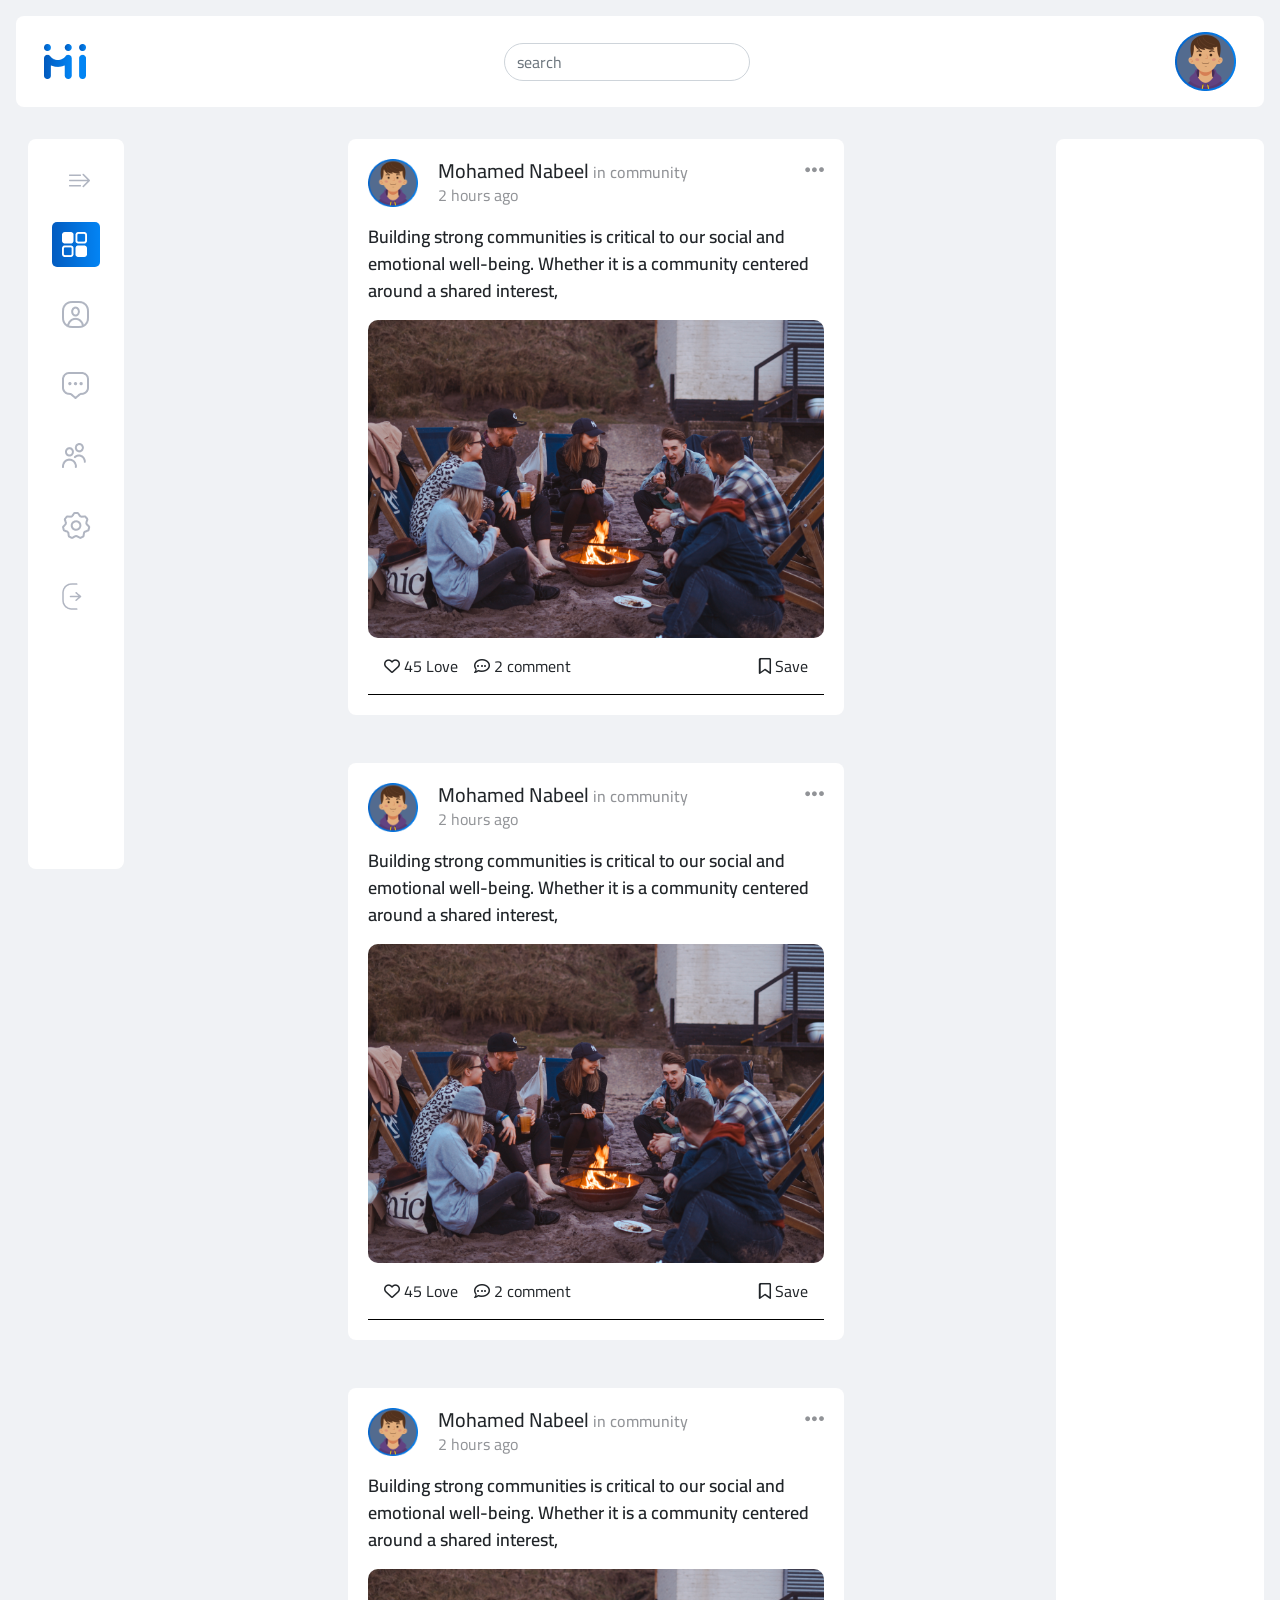
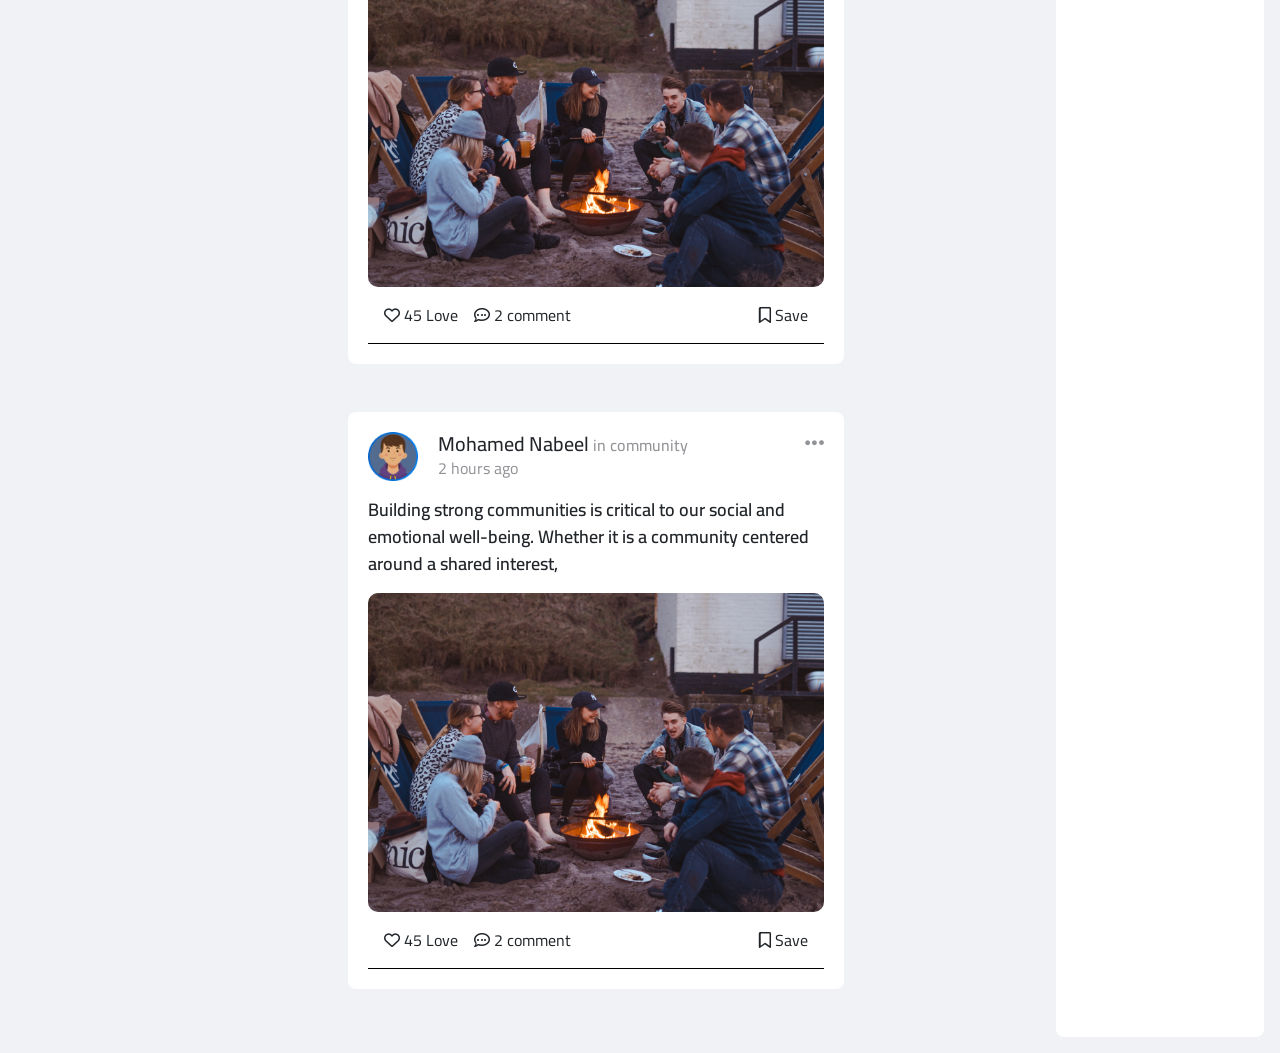
==== home.html @ a4bcb53d "Start" ====
<!DOCTYPE html>
<html lang="en">

<head>
    <meta charset="UTF-8">
    <meta http-equiv="X-UA-Compatible" content="IE=edge">
    <meta name="viewport" content="width=device-width, initial-scale=1.0">
    <link rel="stylesheet" href="./assets/css/bootstrap.min.css">
    <link rel="stylesheet" href="https://cdnjs.cloudflare.com/ajax/libs/font-awesome/6.4.0/css/all.min.css"
        integrity="sha512-iecdLmaskl7CVkqkXNQ/ZH/XLlvWZOJyj7Yy7tcenmpD1ypASozpmT/E0iPtmFIB46ZmdtAc9eNBvH0H/ZpiBw=="
        crossorigin="anonymous" referrerpolicy="no-referrer" />
    <link rel="stylesheet" href="./assets/css/style.css">
    <title>MI Community</title>
</head>

<body>

    <nav class="navbar bg-white m-3 rounded-3 p-3 align-items-center">
        <div class="container-fluid">
            <div class="nav-brand">
                <img src="./assets/img/HI LOGO 1.png" alt="Logo mi community">
            </div>
            <div class="search">
                <input type="search" class="form-control rounded-pill" id="SearchNav" placeholder="search">
            </div>
            <div class="profile-info d-flex gap-2 align-items-center">
                <ul>
                    <li></li>
                </ul>
                <div class="profileIMG">
                    <img src="./assets/img/Group 2984.png" alt="profile photo">
                </div>
            </div>
        </div>
    </nav>

    <section class="home p-3">
        <div class="container-fluid">
            <div class="row justify-content-between">

                <div class="col-md-3 special">
                    <div class="leftSide bg-white  p-4 rounded-3">
                        <div class="head mb-4">
                            <h3>Hi Community</h3>
                            <img src="./assets/img/arrow-right-svgrepo-com 1.png" alt="menu icon">
                        </div>
                        <ul class="d-flex flex-column gap-4">
                            <li><a class="leftSideOption active" href="#"><img src="./assets/img/Vector.png" alt="">
                                    <span>Home</span></a></li>
                            <li><a href="#" class="leftSideOption"><img src="./assets/img/Icon.png"
                                        alt=""><span>Profile</span></a></li>
                            <li><a href="#" class="leftSideOption"><img src="./assets/img/chat.png"
                                        alt=""><span>Chat</span></a></li>
                            <li><a href="#" class="leftSideOption"><img src="./assets/img/community.png"
                                        alt=""><span>Community</span></a>
                            </li>
                            <li><a href="#" class="leftSideOption"><img src="./assets/img/setting.png"
                                        alt="">Setting</a></li>
                            <li><a href="#" class="leftSideOption"><img src="./assets/img/logOut.png" alt=""></a></li>
                        </ul>
                    </div>
                </div>
                <div class="col-md-5">
                    <div class="posts_wrapper">
                        <div class="post bg-white rounded-3 mb-5">
                            <div class="headPost d-flex justify-content-between">
                                <div class="info d-flex">
                                    <div class="img"><img src="./assets/img/Group 2984.png" alt="" class="img-fluid">
                                    </div>
                                    <div class="details">
                                        <h2>Mohamed Nabeel <span>in community</span></h2>
                                        <p>2 hours ago</p>
                                    </div>
                                </div>

                                <div class="options">
                                    <i class="fa-solid fa-ellipsis" id="PostOptionBTN"></i>
                                    <div class="menu" id="postOptionMenu">
                                        <ul class="d-flex flex-column gap-1">
                                            <li><button>Edit Post</button></li>
                                            <li><button>Delete Post</button></li>
                                        </ul>
                                    </div>
                                </div>
                            </div>
                            <div class="captionPost">
                                <p>Building strong communities is critical to our social and emotional well-being.
                                    Whether it is a community centered around a shared interest,</p>
                            </div>
                            <div class="mediaPost">
                                <img src="./assets/img/MediaPost.png" alt="" class="img-fluid">
                            </div>
                            <div class="actionPost m-3 d-flex justify-content-between">
                                <div class="reaction">
                                    <ul class=" d-flex gap-3">
                                        <li class="love" id="lovePostParent"><i id="lovePost"
                                                class="fa-regular fa-heart"></i>
                                            <span>45</span> Love
                                        </li>
                                        <li class="comment" id="commentPostParent"><i
                                                class="fa-regular fa-comment-dots"></i> <span>2</span>
                                            comment</li>
                                    </ul>
                                </div>
                                <div class="save" id="savePostParent"><i id="savePost"
                                        class="fa-regular fa-bookmark"></i> Save</div>
                            </div>
                            <div class="commentSection" id="commentSection">
                                <div class="commentSort">
                                    <select name="sort_Comment" id="">
                                        <option value="AllComment">All Comments</option>
                                        <option value="MostRecent">Most Recent</option>
                                    </select>
                                </div>
                                <div class="commentPost_wrapper my-2">
                                    <div class="comment">
                                        <div class="commentDetails d-flex gap-3">
                                            <div class="commentIMG">
                                                <img src="./assets/img/Group 2984.png" alt="" class="img-fluid">
                                            </div>
                                            <div class="commentInfo">
                                                <h3 class="m-0">Fatima mahmoud</h3>
                                                <p>Hello my friends in this wonderful community. it was a very wonderful
                                                    day. ihope to repeat it again</p>
                                            </div>
                                        </div>
                                        <div class="commentReaction">
                                            <ul class=" d-flex gap-3">
                                                <li class="love" id="loveCommentParent"><i id="lovePost"
                                                        class="fa-regular fa-heart"></i>
                                                    <span>5</span> Love
                                                </li>
                                                <li class="reply" id="replyCommentParent"><i
                                                        class="fa-regular fa-comment-dots"></i> <span>2</span>
                                                    reply</li>
                                            </ul>
                                        </div>
                                    </div>

                                </div>
                                <div class="form d-flex align-items-center gap-3">
                                    <div class="img"><img src="./assets/img/Group 2984.png" alt="" class="img-fluid">
                                    </div>
                                    <div class="addComment flex-grow-1 d-flex align-items-center">
                                        <input type="text" class="flex-grow-1" placeholder="What's in your mind?">
                                        <div class="actions d-flex gap-2">
                                            <i class="fa-regular fa-image"></i>
                                            <i class="fa-solid fa-camera"></i>
                                            <i class="fa-solid fa-paperclip"></i>
                                            <i class="fa-regular fa-face-grin"></i>
                                            <button><i class="fa-regular fa-paper-plane"></i></button>
                                        </div>
                                    </div>
                                </div>
                            </div>

                        </div>
                        <div class="post bg-white rounded-3 mb-5">
                            <div class="headPost d-flex justify-content-between">
                                <div class="info d-flex">
                                    <div class="img"><img src="./assets/img/Group 2984.png" alt="" class="img-fluid">
                                    </div>
                                    <div class="details">
                                        <h2>Mohamed Nabeel <span>in community</span></h2>
                                        <p>2 hours ago</p>
                                    </div>
                                </div>

                                <div class="options">
                                    <i class="fa-solid fa-ellipsis" id="PostOptionBTN"></i>
                                    <div class="menu" id="postOptionMenu">
                                        <ul class="d-flex flex-column gap-1">
                                            <li><button>Edit Post</button></li>
                                            <li><button>Delete Post</button></li>
                                        </ul>
                                    </div>
                                </div>
                            </div>
                            <div class="captionPost">
                                <p>Building strong communities is critical to our social and emotional well-being.
                                    Whether it is a community centered around a shared interest,</p>
                            </div>
                            <div class="mediaPost">
                                <img src="./assets/img/MediaPost.png" alt="" class="img-fluid">
                            </div>
                            <div class="actionPost m-3 d-flex justify-content-between">
                                <div class="reaction">
                                    <ul class=" d-flex gap-3">
                                        <li class="love" id="lovePostParent"><i id="lovePost"
                                                class="fa-regular fa-heart"></i>
                                            <span>45</span> Love
                                        </li>
                                        <li class="comment" id="commentPostParent"><i
                                                class="fa-regular fa-comment-dots"></i> <span>2</span>
                                            comment</li>
                                    </ul>
                                </div>
                                <div class="save" id="savePostParent"><i id="savePost"
                                        class="fa-regular fa-bookmark"></i> Save</div>
                            </div>
                            <div class="commentSection" id="commentSection">
                                <div class="commentSort">
                                    <select name="sort_Comment" id="">
                                        <option value="AllComment">All Comments</option>
                                        <option value="MostRecent">Most Recent</option>
                                    </select>
                                </div>
                                <div class="commentPost_wrapper my-2">
                                    <div class="comment">
                                        <div class="commentDetails d-flex gap-3">
                                            <div class="commentIMG">
                                                <img src="./assets/img/Group 2984.png" alt="" class="img-fluid">
                                            </div>
                                            <div class="commentInfo">
                                                <h3 class="m-0">Fatima mahmoud</h3>
                                                <p>Hello my friends in this wonderful community. it was a very wonderful
                                                    day. ihope to repeat it again</p>
                                            </div>
                                        </div>
                                        <div class="commentReaction">
                                            <ul class=" d-flex gap-3">
                                                <li class="love" id="loveCommentParent"><i id="lovePost"
                                                        class="fa-regular fa-heart"></i>
                                                    <span>5</span> Love
                                                </li>
                                                <li class="reply" id="replyCommentParent"><i
                                                        class="fa-regular fa-comment-dots"></i> <span>2</span>
                                                    reply</li>
                                            </ul>
                                        </div>
                                    </div>

                                </div>
                                <div class="form d-flex align-items-center gap-3">
                                    <div class="img"><img src="./assets/img/Group 2984.png" alt="" class="img-fluid">
                                    </div>
                                    <div class="addComment flex-grow-1 d-flex align-items-center">
                                        <input type="text" class="flex-grow-1" placeholder="What's in your mind?">
                                        <div class="actions d-flex gap-2">
                                            <i class="fa-regular fa-image"></i>
                                            <i class="fa-solid fa-camera"></i>
                                            <i class="fa-solid fa-paperclip"></i>
                                            <i class="fa-regular fa-face-grin"></i>
                                            <button><i class="fa-regular fa-paper-plane"></i></button>
                                        </div>
                                    </div>
                                </div>
                            </div>

                        </div>
                        <div class="post bg-white rounded-3 mb-5">
                            <div class="headPost d-flex justify-content-between">
                                <div class="info d-flex">
                                    <div class="img"><img src="./assets/img/Group 2984.png" alt="" class="img-fluid">
                                    </div>
                                    <div class="details">
                                        <h2>Mohamed Nabeel <span>in community</span></h2>
                                        <p>2 hours ago</p>
                                    </div>
                                </div>

                                <div class="options">
                                    <i class="fa-solid fa-ellipsis" id="PostOptionBTN"></i>
                                    <div class="menu" id="postOptionMenu">
                                        <ul class="d-flex flex-column gap-1">
                                            <li><button>Edit Post</button></li>
                                            <li><button>Delete Post</button></li>
                                        </ul>
                                    </div>
                                </div>
                            </div>
                            <div class="captionPost">
                                <p>Building strong communities is critical to our social and emotional well-being.
                                    Whether it is a community centered around a shared interest,</p>
                            </div>
                            <div class="mediaPost">
                                <img src="./assets/img/MediaPost.png" alt="" class="img-fluid">
                            </div>
                            <div class="actionPost m-3 d-flex justify-content-between">
                                <div class="reaction">
                                    <ul class=" d-flex gap-3">
                                        <li class="love" id="lovePostParent"><i id="lovePost"
                                                class="fa-regular fa-heart"></i>
                                            <span>45</span> Love
                                        </li>
                                        <li class="comment" id="commentPostParent"><i
                                                class="fa-regular fa-comment-dots"></i> <span>2</span>
                                            comment</li>
                                    </ul>
                                </div>
                                <div class="save" id="savePostParent"><i id="savePost"
                                        class="fa-regular fa-bookmark"></i> Save</div>
                            </div>
                            <div class="commentSection" id="commentSection">
                                <div class="commentSort">
                                    <select name="sort_Comment" id="">
                                        <option value="AllComment">All Comments</option>
                                        <option value="MostRecent">Most Recent</option>
                                    </select>
                                </div>
                                <div class="commentPost_wrapper my-2">
                                    <div class="comment">
                                        <div class="commentDetails d-flex gap-3">
                                            <div class="commentIMG">
                                                <img src="./assets/img/Group 2984.png" alt="" class="img-fluid">
                                            </div>
                                            <div class="commentInfo">
                                                <h3 class="m-0">Fatima mahmoud</h3>
                                                <p>Hello my friends in this wonderful community. it was a very wonderful
                                                    day. ihope to repeat it again</p>
                                            </div>
                                        </div>
                                        <div class="commentReaction">
                                            <ul class=" d-flex gap-3">
                                                <li class="love" id="loveCommentParent"><i id="lovePost"
                                                        class="fa-regular fa-heart"></i>
                                                    <span>5</span> Love
                                                </li>
                                                <li class="reply" id="replyCommentParent"><i
                                                        class="fa-regular fa-comment-dots"></i> <span>2</span>
                                                    reply</li>
                                            </ul>
                                        </div>
                                    </div>

                                </div>
                                <div class="form d-flex align-items-center gap-3">
                                    <div class="img"><img src="./assets/img/Group 2984.png" alt="" class="img-fluid">
                                    </div>
                                    <div class="addComment flex-grow-1 d-flex align-items-center">
                                        <input type="text" class="flex-grow-1" placeholder="What's in your mind?">
                                        <div class="actions d-flex gap-2">
                                            <i class="fa-regular fa-image"></i>
                                            <i class="fa-solid fa-camera"></i>
                                            <i class="fa-solid fa-paperclip"></i>
                                            <i class="fa-regular fa-face-grin"></i>
                                            <button><i class="fa-regular fa-paper-plane"></i></button>
                                        </div>
                                    </div>
                                </div>
                            </div>

                        </div>
                        <div class="post bg-white rounded-3 mb-5">
                            <div class="headPost d-flex justify-content-between">
                                <div class="info d-flex">
                                    <div class="img"><img src="./assets/img/Group 2984.png" alt="" class="img-fluid">
                                    </div>
                                    <div class="details">
                                        <h2>Mohamed Nabeel <span>in community</span></h2>
                                        <p>2 hours ago</p>
                                    </div>
                                </div>

                                <div class="options">
                                    <i class="fa-solid fa-ellipsis" id="PostOptionBTN"></i>
                                    <div class="menu" id="postOptionMenu">
                                        <ul class="d-flex flex-column gap-1">
                                            <li><button>Edit Post</button></li>
                                            <li><button>Delete Post</button></li>
                                        </ul>
                                    </div>
                                </div>
                            </div>
                            <div class="captionPost">
                                <p>Building strong communities is critical to our social and emotional well-being.
                                    Whether it is a community centered around a shared interest,</p>
                            </div>
                            <div class="mediaPost">
                                <img src="./assets/img/MediaPost.png" alt="" class="img-fluid">
                            </div>
                            <div class="actionPost m-3 d-flex justify-content-between">
                                <div class="reaction">
                                    <ul class=" d-flex gap-3">
                                        <li class="love" id="lovePostParent"><i id="lovePost"
                                                class="fa-regular fa-heart"></i>
                                            <span>45</span> Love
                                        </li>
                                        <li class="comment" id="commentPostParent"><i
                                                class="fa-regular fa-comment-dots"></i> <span>2</span>
                                            comment</li>
                                    </ul>
                                </div>
                                <div class="save" id="savePostParent"><i id="savePost"
                                        class="fa-regular fa-bookmark"></i> Save</div>
                            </div>
                            <div class="commentSection" id="commentSection">
                                <div class="commentSort">
                                    <select name="sort_Comment" id="">
                                        <option value="AllComment">All Comments</option>
                                        <option value="MostRecent">Most Recent</option>
                                    </select>
                                </div>
                                <div class="commentPost_wrapper my-2">
                                    <div class="comment">
                                        <div class="commentDetails d-flex gap-3">
                                            <div class="commentIMG">
                                                <img src="./assets/img/Group 2984.png" alt="" class="img-fluid">
                                            </div>
                                            <div class="commentInfo">
                                                <h3 class="m-0">Fatima mahmoud</h3>
                                                <p>Hello my friends in this wonderful community. it was a very wonderful
                                                    day. ihope to repeat it again</p>
                                            </div>
                                        </div>
                                        <div class="commentReaction">
                                            <ul class=" d-flex gap-3">
                                                <li class="love" id="loveCommentParent"><i id="lovePost"
                                                        class="fa-regular fa-heart"></i>
                                                    <span>5</span> Love
                                                </li>
                                                <li class="reply" id="replyCommentParent"><i
                                                        class="fa-regular fa-comment-dots"></i> <span>2</span>
                                                    reply</li>
                                            </ul>
                                        </div>
                                    </div>

                                </div>
                                <div class="form d-flex align-items-center gap-3">
                                    <div class="img"><img src="./assets/img/Group 2984.png" alt="" class="img-fluid">
                                    </div>
                                    <div class="addComment flex-grow-1 d-flex align-items-center">
                                        <input type="text" class="flex-grow-1" placeholder="What's in your mind?">
                                        <div class="actions d-flex gap-2">
                                            <i class="fa-regular fa-image"></i>
                                            <i class="fa-solid fa-camera"></i>
                                            <i class="fa-solid fa-paperclip"></i>
                                            <i class="fa-regular fa-face-grin"></i>
                                            <button><i class="fa-regular fa-paper-plane"></i></button>
                                        </div>
                                    </div>
                                </div>
                            </div>

                        </div>
                    </div>
                </div>
                <div class="col-md-2 bg-white rounded-3">

                </div>
            </div>
        </div>
    </section>

    <script src="./assets/js/bootstrap.bundle.min.js"></script>
    <script src="./assets/js/script.js"></script>
</body>

</html>
---- assets/css/style.css ----
@font-face {
    font-family: Cairo;
    src: url(../fonts/Cairo-VariableFont_slnt\,wght.ttf);
}

* {
    padding: 0;
    margin: 0%;
    box-sizing: border-box;
}

ul {
    list-style: none;
    padding: 0%;
    margin: 0%;
}

a {
    text-decoration: none;
    color: inherit;
}

a:hover {
    color: inherit;
}

.img-fluid {
    width: 100%;
}

body {
    font-family: Cairo;
    background-color: #F0F2F5;
}

/* start left side  */

.home .special.col-md-3 {
    width: 120px;
    transition: 0.3s;
}

.home .special.col-md-3:hover {
    width: calc(100%/12 *2);
}

.home .leftSide {
    position: sticky;
    top: 60px;
}

.home .leftSide .head {
    position: relative;
    display: flex;
    justify-content: end;
}

.home .leftSide .head h3 {
    font-weight: bolder;
    font-size: 16px;
    position: absolute;
    left: 0;
    visibility: hidden;
    opacity: 0;
    transition: 0.3s;
    white-space: nowrap;
    background: -webkit-linear-gradient(270deg, rgba(3, 92, 192, 1) 0%, rgba(3, 132, 244, 1) 100%, rgba(0, 212, 255, 1) 100%);
    -webkit-background-clip: text;
    -webkit-text-fill-color: transparent;
    top: 50%;
    transform: translateY(-50%);
}

.home .leftSide .head img {
    position: relative;
    transition: 0.3s;
    padding: 10px;
}

.home .special.col-md-3:hover .leftSide .head h3 {
    opacity: 1;
    visibility: visible;
}

.home .special.col-md-3:hover .leftSide .head img {
    transform: rotateY(180deg);

}

.home .leftSide {
    height: calc(100vh - 170px);
}

.home .leftSide ul .leftSideOption {
    position: relative;
    padding: 10px;
    border-radius: 5px;
    transition: 0.3s;
    overflow: hidden;
    z-index: 1;
    display: flex;
    gap: 15px;
    color: white;
}

.home .leftSide ul .leftSideOption span {
    opacity: 0;
    transition: 0.3s;
}

.home .special.col-md-3:hover ul .leftSideOption span {
    opacity: 1;
}

.home .leftSide ul .leftSideOption::before {
    position: absolute;
    content: "";
    inset: 0;
    background: linear-gradient(90deg, rgba(3, 92, 192, 1) 0%, rgba(3, 132, 244, 1) 100%, rgba(0, 212, 255, 1) 100%);
    transition: 0.3s;
    opacity: 0;
    z-index: -1;
    transition: 0.3s;
}

.home .leftSide ul .leftSideOption:hover::before,
.home .leftSide ul .leftSideOption.active::before {
    opacity: 1;

}

.home .leftSide ul .leftSideOptions img {
    position: relative;
    z-index: 3;
}

.home .leftSide ul li.active,
.home .leftSide ul li:hover {
    color: white;
}

/* start post-wrapper  */

.posts_wrapper .post {
    padding: 20px;
}

.posts_wrapper .post .headPost .options {
    position: relative;
}

.posts_wrapper .post .headPost .options i {
    color: #919397;
    font-size: 22px;
    cursor: pointer;
}

.posts_wrapper .post .headPost .options .menu {
    background: white;
    box-shadow: #00000052 0px 0px 10px;
    position: absolute;
    left: 0;
    width: 0px;
    height: 0px;
    padding: 10px 0;
    overflow: hidden;
    transition: 0.3s;
}

.posts_wrapper .post .headPost .options .menu.active {
    width: 150px;
    height: 85px;
}

.posts_wrapper .post .headPost .options .menu button {
    width: 100%;
    text-align: start;
    border: none;
    background-color: transparent;
    transition: 0.2s;
    padding: 5px 15px;
    font-size: 14px;
    width: 150px;
}

.posts_wrapper .post .headPost .options .menu button:hover {
    background-color: black;
    color: white;
}

.posts_wrapper .post .headPost .info {
    gap: 20px;
}

.posts_wrapper .post .headPost .info .img {
    width: 50px
}

.posts_wrapper .post .headPost .info h2 {
    font-size: 20px;
    margin-bottom: 0px;
}

.posts_wrapper .post .headPost .info h2 span,
.posts_wrapper .post .headPost .info p {
    font-size: 16px;
    color: #919397;
}

.posts_wrapper .post .captionPost {
    font-size: 18px;
    font-weight: 600;

}

.posts_wrapper .post .mediaPost img {
    border-radius: 10px;
}

.posts_wrapper .post .actionPost ul li,
.posts_wrapper .post .actionPost .save {
    cursor: pointer;
}

.posts_wrapper .post .actionPost .love.active {
    color: red;
}

.posts_wrapper .post .actionPost .comment.active {
    color: blue;
}

.posts_wrapper .post .actionPost .save.active {
    color: goldenrod;
}

.posts_wrapper .post .commentSection {
    height: 0;
    overflow: hidden;
    border-top: 1px solid black;
    transition: 0.3s;
}

.posts_wrapper .post .commentSection.active {
    height: 600px;
    padding: 20px 0;
}

.posts_wrapper .post .commentSection .commentSort select {
    padding: 5px 10px;
    border: none;
    outline: none;
}


.posts_wrapper .post .commentPost_wrapper {
    height: 450px;
    overflow: auto;
}

.posts_wrapper .post .commentPost_wrapper .comment .commentDetails {
    background-color: #eee;
    padding: 10px;
    border-radius: 5px;
}

.posts_wrapper .post .commentPost_wrapper .comment .commentDetails .commentIMG {
    width: 50px;
}

.posts_wrapper .post .commentPost_wrapper .comment .commentDetails .commentInfo h3 {
    font-size: 18px;
}

.posts_wrapper .post .commentPost_wrapper .comment .commentDetails .commentInfo p {
    font-size: 14px;
}

.posts_wrapper .post .commentPost_wrapper .comment .commentReaction {
    margin: 5px 70px;
}

.posts_wrapper .post .commentSection .form input {
    background-color: transparent;
    border: none;
    margin-left: 10px;
}

.posts_wrapper .post .commentSection .form input:focus {
    outline: none;
}

.posts_wrapper .post .commentSection .form .img {
    width: 50px;
}

.posts_wrapper .post .commentSection .form .addComment {
    background-color: #eee;
    padding: 10px;
    border-radius: 50px;
    position: relative;
}

.posts_wrapper .post .commentSection .form .actions button {
    background: linear-gradient(90deg, rgba(3, 92, 192, 1) 0%, rgba(3, 132, 244, 1) 100%, rgba(0, 212, 255, 1) 100%);
    width: 40px;
    height: 40px;
    border-radius: 50%;
    color: white;
    border: none;
    position: absolute;
    right: 0;
    top: 0;
    visibility: hidden;
    opacity: 0;
    transition: 0.3s;
}

.posts_wrapper .post .commentSection .form input+.actions>i {
    transition: 0.3s;
}

.posts_wrapper .post .commentSection .form input:focus+.actions>i {
    visibility: hidden;
    opacity: 0;
}

.posts_wrapper .post .commentSection .form input:focus+.actions button {
    visibility: visible;
    opacity: 1;
}

/* end post-wrapper  */
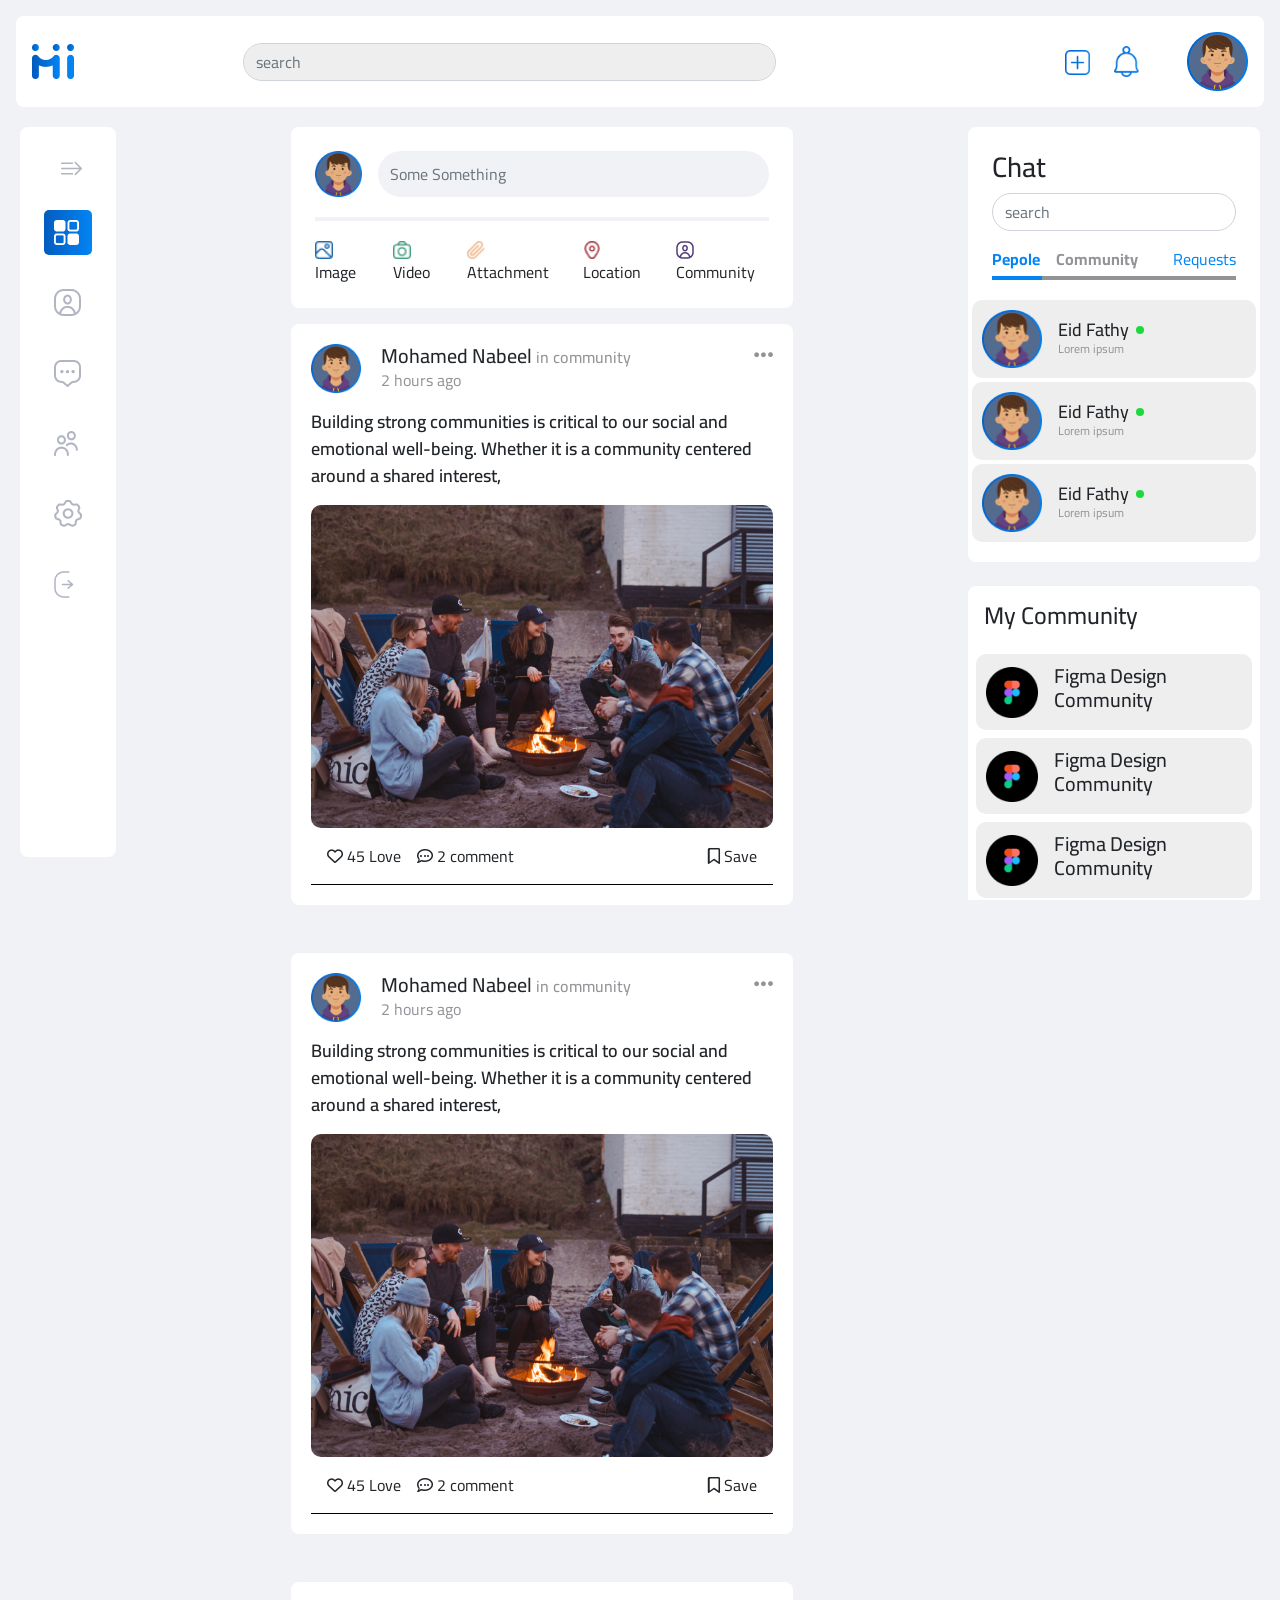
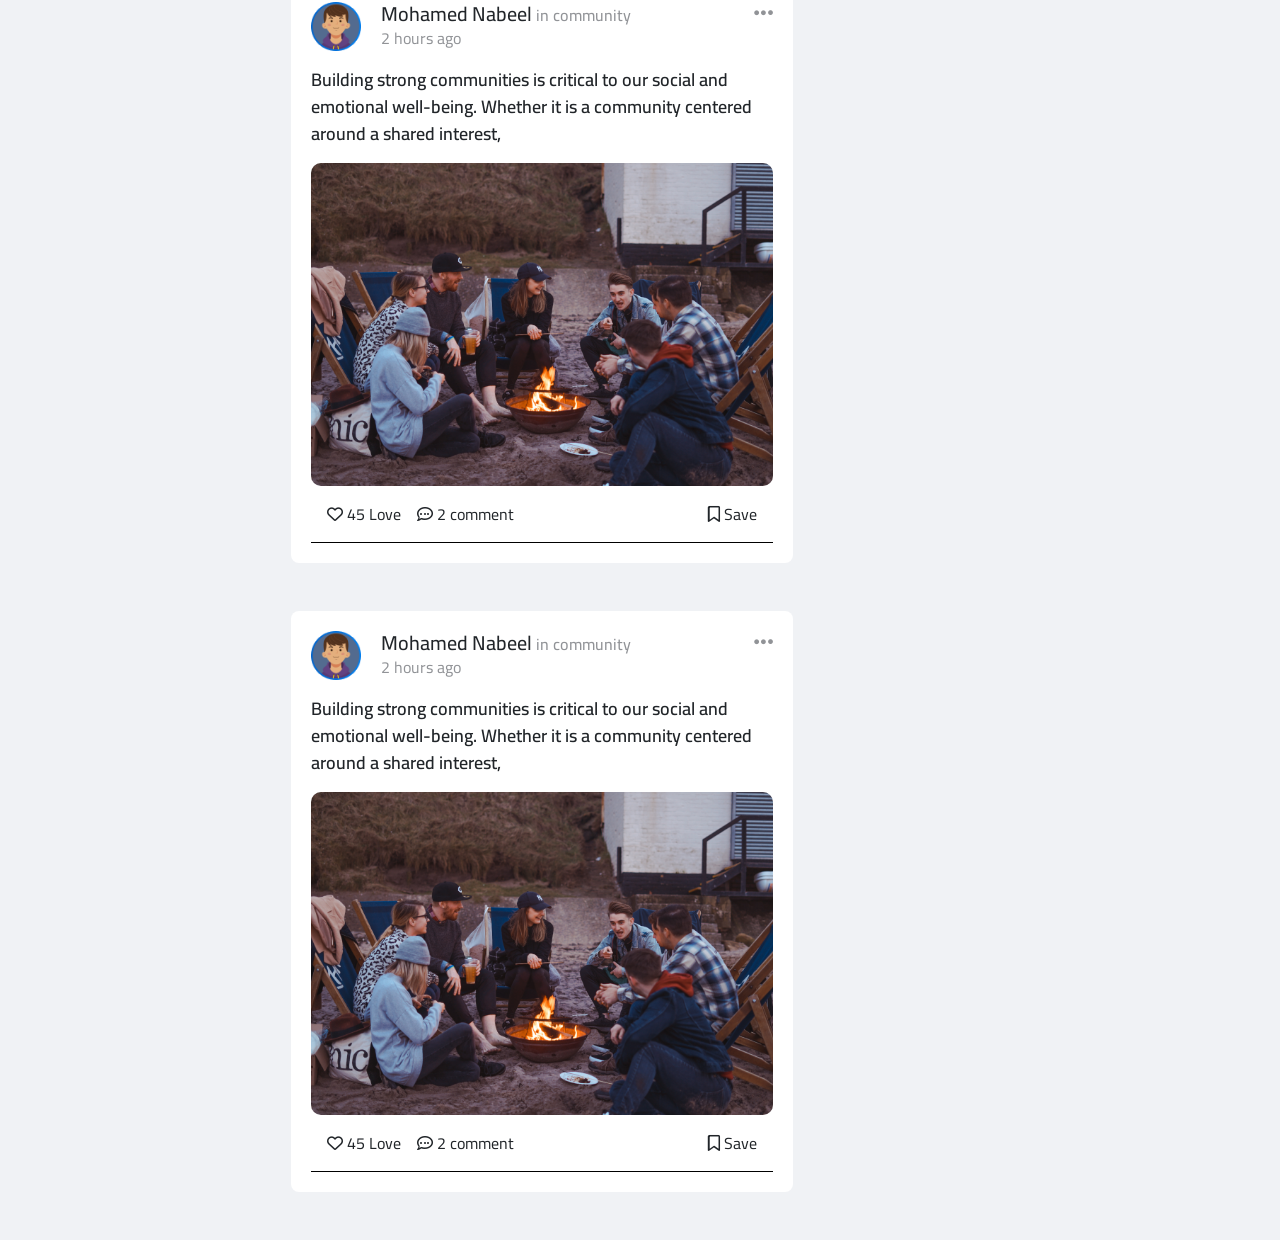
==== commit 7f763a6e: "finish Home" ====
--- a/home.html
+++ b/home.html
@@ -15,17 +15,37 @@
 
 <body>
 
-    <nav class="navbar bg-white m-3 rounded-3 p-3 align-items-center">
-        <div class="container-fluid">
+    <nav class="navbar ">
+        <div class="container-fluid d-flex align-items-center bg-white my-2 mx-3 rounded-3 p-3">
             <div class="nav-brand">
                 <img src="./assets/img/HI LOGO 1.png" alt="Logo mi community">
             </div>
             <div class="search">
                 <input type="search" class="form-control rounded-pill" id="SearchNav" placeholder="search">
             </div>
-            <div class="profile-info d-flex gap-2 align-items-center">
-                <ul>
-                    <li></li>
+            <div class="profile-info d-flex gap-5 align-items-center">
+                <ul class="d-flex gap-4 align-items-center position-relative">
+                    <li><img src="./assets/img/Add.png" alt="" class="img-fluid"></li>
+                    <li class="notifi" id="notifi">
+                        <div class="img d-flex align-items-center gap-2">
+                            <img src="./assets/img/notifiction.png" alt="" class="img-fluid">
+                            <h3 class="fs-6 m-0 p-0">Notifictions</h3>
+                        </div>
+                    </li>
+                    <div class="notifi_wrapper">
+                        <div class="setting d-flex justify-content-between mb-3">
+                            <p class="p-0 m-0">new</p>
+                            <a href="#">read All</a>
+                        </div>
+                        <div class="notifiBox d-flex gap-3 align-items-center">
+                            <div class="img"><img src="./assets/img/Group 2984.png" alt="" class="img-fluid"></div>
+                            <div class="info">
+                                <h4>Youssif Elhelaly, <span>added 26 new photos</span></h4>
+                                <p>14 min</p>
+                            </div>
+
+                        </div>
+                    </div>
                 </ul>
                 <div class="profileIMG">
                     <img src="./assets/img/Group 2984.png" alt="profile photo">
@@ -34,11 +54,11 @@
         </div>
     </nav>
 
-    <section class="home p-3">
+    <section class="home p-2">
         <div class="container-fluid">
             <div class="row justify-content-between">
 
-                <div class="col-md-3 special">
+                <div class="col-md-2 special" id="special">
                     <div class="leftSide bg-white  p-4 rounded-3">
                         <div class="head mb-4">
                             <h3>Hi Community</h3>
@@ -61,382 +81,541 @@
                     </div>
                 </div>
                 <div class="col-md-5">
-                    <div class="posts_wrapper">
-                        <div class="post bg-white rounded-3 mb-5">
-                            <div class="headPost d-flex justify-content-between">
-                                <div class="info d-flex">
-                                    <div class="img"><img src="./assets/img/Group 2984.png" alt="" class="img-fluid">
-                                    </div>
-                                    <div class="details">
-                                        <h2>Mohamed Nabeel <span>in community</span></h2>
-                                        <p>2 hours ago</p>
-                                    </div>
-                                </div>
-
-                                <div class="options">
-                                    <i class="fa-solid fa-ellipsis" id="PostOptionBTN"></i>
-                                    <div class="menu" id="postOptionMenu">
-                                        <ul class="d-flex flex-column gap-1">
-                                            <li><button>Edit Post</button></li>
-                                            <li><button>Delete Post</button></li>
+                    <div class="middle">
+                        <form class="createPost bg-white rounded-3 p-4 mb-3">
+                            <div class="head d-flex gap-3">
+                                <div class="img"><img src="./assets/img/Group 2984.png" alt="user photo"
+                                        class="img-fluid"></div>
+                                <input type="text" class="form-control rounded-pill" id="CreatePost"
+                                    placeholder="Some Something">
+
+                            </div>
+                            <div class="media">
+                                <ul>
+                                    <li>
+                                        <div class="img">
+                                            <img src="./assets/img/picture 1.png" alt="photo icon">
+                                            <span>Image</span>
+                                        </div>
+                                        <input type="file">
+                                    </li>
+                                    <li>
+                                        <div class="img">
+                                            <img src="./assets/img/camera 1.png" alt="photo icon">
+                                            <span>Video</span>
+                                        </div>
+                                        <input type="file" style="cursor: pointer">
+                                    </li>
+                                    <li>
+                                        <div class="img">
+                                            <img src="./assets/img/paper.png" alt="photo icon">
+                                            <span>Attachment</span>
+                                        </div>
+                                        <input type="file">
+                                    </li>
+                                    <li>
+                                        <div class="img">
+                                            <img src="./assets/img/LocationPost.png" alt="photo icon">
+                                            <span>Location</span>
+                                        </div>
+                                        <input type="file">
+                                    </li>
+                                    <li>
+                                        <div class="img">
+                                            <img src="./assets/img/communityPost.png" alt="photo icon">
+                                            <span>Community</span>
+                                        </div>
+                                        <input type="file">
+                                    </li>
+                                </ul>
+                            </div>
+                        </form>
+                        <div class="posts_wrapper">
+
+                            <div class="post bg-white rounded-3 mb-5">
+                                <div class="headPost d-flex justify-content-between">
+                                    <div class="info d-flex">
+                                        <div class="img"><img src="./assets/img/Group 2984.png" alt=""
+                                                class="img-fluid">
+                                        </div>
+                                        <div class="details">
+                                            <h2>Mohamed Nabeel <span>in community</span></h2>
+                                            <p>2 hours ago</p>
+                                        </div>
+                                    </div>
+
+                                    <div class="options">
+                                        <i class="fa-solid fa-ellipsis" id="PostOptionBTN"></i>
+                                        <div class="menu" id="postOptionMenu">
+                                            <ul class="d-flex flex-column gap-1">
+                                                <li><button>Edit Post</button></li>
+                                                <li><button>Delete Post</button></li>
+                                            </ul>
+                                        </div>
+                                    </div>
+                                </div>
+                                <div class="captionPost">
+                                    <p>Building strong communities is critical to our social and emotional
+                                        well-being.
+                                        Whether it is a community centered around a shared interest,</p>
+                                </div>
+                                <div class="mediaPost">
+                                    <img src="./assets/img/MediaPost.png" alt="" class="img-fluid">
+                                </div>
+                                <div class="actionPost m-3 d-flex justify-content-between">
+                                    <div class="reaction">
+                                        <ul class=" d-flex gap-3">
+                                            <li class="love" id="lovePostParent"><i id="lovePost"
+                                                    class="fa-regular fa-heart"></i>
+                                                <span>45</span> Love
+                                            </li>
+                                            <li class="comment" id="commentPostParent"><i
+                                                    class="fa-regular fa-comment-dots"></i> <span>2</span>
+                                                comment</li>
                                         </ul>
                                     </div>
-                                </div>
-                            </div>
-                            <div class="captionPost">
-                                <p>Building strong communities is critical to our social and emotional well-being.
-                                    Whether it is a community centered around a shared interest,</p>
-                            </div>
-                            <div class="mediaPost">
-                                <img src="./assets/img/MediaPost.png" alt="" class="img-fluid">
-                            </div>
-                            <div class="actionPost m-3 d-flex justify-content-between">
-                                <div class="reaction">
-                                    <ul class=" d-flex gap-3">
-                                        <li class="love" id="lovePostParent"><i id="lovePost"
-                                                class="fa-regular fa-heart"></i>
-                                            <span>45</span> Love
-                                        </li>
-                                        <li class="comment" id="commentPostParent"><i
-                                                class="fa-regular fa-comment-dots"></i> <span>2</span>
-                                            comment</li>
-                                    </ul>
-                                </div>
-                                <div class="save" id="savePostParent"><i id="savePost"
-                                        class="fa-regular fa-bookmark"></i> Save</div>
-                            </div>
-                            <div class="commentSection" id="commentSection">
-                                <div class="commentSort">
-                                    <select name="sort_Comment" id="">
-                                        <option value="AllComment">All Comments</option>
-                                        <option value="MostRecent">Most Recent</option>
-                                    </select>
-                                </div>
-                                <div class="commentPost_wrapper my-2">
-                                    <div class="comment">
-                                        <div class="commentDetails d-flex gap-3">
-                                            <div class="commentIMG">
-                                                <img src="./assets/img/Group 2984.png" alt="" class="img-fluid">
-                                            </div>
-                                            <div class="commentInfo">
-                                                <h3 class="m-0">Fatima mahmoud</h3>
-                                                <p>Hello my friends in this wonderful community. it was a very wonderful
-                                                    day. ihope to repeat it again</p>
-                                            </div>
-                                        </div>
-                                        <div class="commentReaction">
-                                            <ul class=" d-flex gap-3">
-                                                <li class="love" id="loveCommentParent"><i id="lovePost"
-                                                        class="fa-regular fa-heart"></i>
-                                                    <span>5</span> Love
-                                                </li>
-                                                <li class="reply" id="replyCommentParent"><i
-                                                        class="fa-regular fa-comment-dots"></i> <span>2</span>
-                                                    reply</li>
+                                    <div class="save" id="savePostParent"><i id="savePost"
+                                            class="fa-regular fa-bookmark"></i> Save</div>
+                                </div>
+                                <div class="commentSection" id="commentSection">
+                                    <div class="commentSort">
+                                        <select name="sort_Comment" id="">
+                                            <option value="AllComment">All Comments</option>
+                                            <option value="MostRecent">Most Recent</option>
+                                        </select>
+                                    </div>
+                                    <div class="commentPost_wrapper my-2">
+                                        <div class="comment">
+                                            <div class="commentDetails d-flex gap-3">
+                                                <div class="commentIMG">
+                                                    <img src="./assets/img/Group 2984.png" alt="" class="img-fluid">
+                                                </div>
+                                                <div class="commentInfo">
+                                                    <h3 class="m-0">Fatima mahmoud</h3>
+                                                    <p>Hello my friends in this wonderful community. it was a very
+                                                        wonderful
+                                                        day. ihope to repeat it again</p>
+                                                </div>
+                                            </div>
+                                            <div class="commentReaction">
+                                                <ul class=" d-flex gap-3">
+                                                    <li class="love" id="loveCommentParent"><i id="lovePost"
+                                                            class="fa-regular fa-heart"></i>
+                                                        <span>5</span> Love
+                                                    </li>
+                                                    <li class="reply" id="replyCommentParent"><i
+                                                            class="fa-regular fa-comment-dots"></i> <span>2</span>
+                                                        reply</li>
+                                                </ul>
+                                            </div>
+                                        </div>
+
+                                    </div>
+                                    <div class="form d-flex align-items-center gap-3">
+                                        <div class="img"><img src="./assets/img/Group 2984.png" alt=""
+                                                class="img-fluid">
+                                        </div>
+                                        <div class="addComment flex-grow-1 d-flex align-items-center">
+                                            <input type="text" class="flex-grow-1" placeholder="What's in your mind?">
+                                            <div class="actions d-flex gap-2">
+                                                <i class="fa-regular fa-image"></i>
+                                                <i class="fa-solid fa-camera"></i>
+                                                <i class="fa-solid fa-paperclip"></i>
+                                                <i class="fa-regular fa-face-grin"></i>
+                                                <button><i class="fa-regular fa-paper-plane"></i></button>
+                                            </div>
+                                        </div>
+                                    </div>
+                                </div>
+
+                            </div>
+                            <div class="post bg-white rounded-3 mb-5">
+                                <div class="headPost d-flex justify-content-between">
+                                    <div class="info d-flex">
+                                        <div class="img"><img src="./assets/img/Group 2984.png" alt=""
+                                                class="img-fluid">
+                                        </div>
+                                        <div class="details">
+                                            <h2>Mohamed Nabeel <span>in community</span></h2>
+                                            <p>2 hours ago</p>
+                                        </div>
+                                    </div>
+
+                                    <div class="options">
+                                        <i class="fa-solid fa-ellipsis" id="PostOptionBTN"></i>
+                                        <div class="menu" id="postOptionMenu">
+                                            <ul class="d-flex flex-column gap-1">
+                                                <li><button>Edit Post</button></li>
+                                                <li><button>Delete Post</button></li>
                                             </ul>
                                         </div>
                                     </div>
-
-                                </div>
-                                <div class="form d-flex align-items-center gap-3">
-                                    <div class="img"><img src="./assets/img/Group 2984.png" alt="" class="img-fluid">
-                                    </div>
-                                    <div class="addComment flex-grow-1 d-flex align-items-center">
-                                        <input type="text" class="flex-grow-1" placeholder="What's in your mind?">
-                                        <div class="actions d-flex gap-2">
-                                            <i class="fa-regular fa-image"></i>
-                                            <i class="fa-solid fa-camera"></i>
-                                            <i class="fa-solid fa-paperclip"></i>
-                                            <i class="fa-regular fa-face-grin"></i>
-                                            <button><i class="fa-regular fa-paper-plane"></i></button>
-                                        </div>
-                                    </div>
-                                </div>
-                            </div>
-
-                        </div>
-                        <div class="post bg-white rounded-3 mb-5">
-                            <div class="headPost d-flex justify-content-between">
-                                <div class="info d-flex">
-                                    <div class="img"><img src="./assets/img/Group 2984.png" alt="" class="img-fluid">
-                                    </div>
-                                    <div class="details">
-                                        <h2>Mohamed Nabeel <span>in community</span></h2>
-                                        <p>2 hours ago</p>
-                                    </div>
-                                </div>
-
-                                <div class="options">
-                                    <i class="fa-solid fa-ellipsis" id="PostOptionBTN"></i>
-                                    <div class="menu" id="postOptionMenu">
-                                        <ul class="d-flex flex-column gap-1">
-                                            <li><button>Edit Post</button></li>
-                                            <li><button>Delete Post</button></li>
+                                </div>
+                                <div class="captionPost">
+                                    <p>Building strong communities is critical to our social and emotional
+                                        well-being.
+                                        Whether it is a community centered around a shared interest,</p>
+                                </div>
+                                <div class="mediaPost">
+                                    <img src="./assets/img/MediaPost.png" alt="" class="img-fluid">
+                                </div>
+                                <div class="actionPost m-3 d-flex justify-content-between">
+                                    <div class="reaction">
+                                        <ul class=" d-flex gap-3">
+                                            <li class="love" id="lovePostParent"><i id="lovePost"
+                                                    class="fa-regular fa-heart"></i>
+                                                <span>45</span> Love
+                                            </li>
+                                            <li class="comment" id="commentPostParent"><i
+                                                    class="fa-regular fa-comment-dots"></i> <span>2</span>
+                                                comment</li>
                                         </ul>
                                     </div>
-                                </div>
-                            </div>
-                            <div class="captionPost">
-                                <p>Building strong communities is critical to our social and emotional well-being.
-                                    Whether it is a community centered around a shared interest,</p>
-                            </div>
-                            <div class="mediaPost">
-                                <img src="./assets/img/MediaPost.png" alt="" class="img-fluid">
-                            </div>
-                            <div class="actionPost m-3 d-flex justify-content-between">
-                                <div class="reaction">
-                                    <ul class=" d-flex gap-3">
-                                        <li class="love" id="lovePostParent"><i id="lovePost"
-                                                class="fa-regular fa-heart"></i>
-                                            <span>45</span> Love
-                                        </li>
-                                        <li class="comment" id="commentPostParent"><i
-                                                class="fa-regular fa-comment-dots"></i> <span>2</span>
-                                            comment</li>
-                                    </ul>
-                                </div>
-                                <div class="save" id="savePostParent"><i id="savePost"
-                                        class="fa-regular fa-bookmark"></i> Save</div>
-                            </div>
-                            <div class="commentSection" id="commentSection">
-                                <div class="commentSort">
-                                    <select name="sort_Comment" id="">
-                                        <option value="AllComment">All Comments</option>
-                                        <option value="MostRecent">Most Recent</option>
-                                    </select>
-                                </div>
-                                <div class="commentPost_wrapper my-2">
-                                    <div class="comment">
-                                        <div class="commentDetails d-flex gap-3">
-                                            <div class="commentIMG">
-                                                <img src="./assets/img/Group 2984.png" alt="" class="img-fluid">
-                                            </div>
-                                            <div class="commentInfo">
-                                                <h3 class="m-0">Fatima mahmoud</h3>
-                                                <p>Hello my friends in this wonderful community. it was a very wonderful
-                                                    day. ihope to repeat it again</p>
-                                            </div>
-                                        </div>
-                                        <div class="commentReaction">
-                                            <ul class=" d-flex gap-3">
-                                                <li class="love" id="loveCommentParent"><i id="lovePost"
-                                                        class="fa-regular fa-heart"></i>
-                                                    <span>5</span> Love
-                                                </li>
-                                                <li class="reply" id="replyCommentParent"><i
-                                                        class="fa-regular fa-comment-dots"></i> <span>2</span>
-                                                    reply</li>
+                                    <div class="save" id="savePostParent"><i id="savePost"
+                                            class="fa-regular fa-bookmark"></i> Save</div>
+                                </div>
+                                <div class="commentSection" id="commentSection">
+                                    <div class="commentSort">
+                                        <select name="sort_Comment" id="">
+                                            <option value="AllComment">All Comments</option>
+                                            <option value="MostRecent">Most Recent</option>
+                                        </select>
+                                    </div>
+                                    <div class="commentPost_wrapper my-2">
+                                        <div class="comment">
+                                            <div class="commentDetails d-flex gap-3">
+                                                <div class="commentIMG">
+                                                    <img src="./assets/img/Group 2984.png" alt="" class="img-fluid">
+                                                </div>
+                                                <div class="commentInfo">
+                                                    <h3 class="m-0">Fatima mahmoud</h3>
+                                                    <p>Hello my friends in this wonderful community. it was a very
+                                                        wonderful
+                                                        day. ihope to repeat it again</p>
+                                                </div>
+                                            </div>
+                                            <div class="commentReaction">
+                                                <ul class=" d-flex gap-3">
+                                                    <li class="love" id="loveCommentParent"><i id="lovePost"
+                                                            class="fa-regular fa-heart"></i>
+                                                        <span>5</span> Love
+                                                    </li>
+                                                    <li class="reply" id="replyCommentParent"><i
+                                                            class="fa-regular fa-comment-dots"></i> <span>2</span>
+                                                        reply</li>
+                                                </ul>
+                                            </div>
+                                        </div>
+
+                                    </div>
+                                    <div class="form d-flex align-items-center gap-3">
+                                        <div class="img"><img src="./assets/img/Group 2984.png" alt=""
+                                                class="img-fluid">
+                                        </div>
+                                        <div class="addComment flex-grow-1 d-flex align-items-center">
+                                            <input type="text" class="flex-grow-1" placeholder="What's in your mind?">
+                                            <div class="actions d-flex gap-2">
+                                                <i class="fa-regular fa-image"></i>
+                                                <i class="fa-solid fa-camera"></i>
+                                                <i class="fa-solid fa-paperclip"></i>
+                                                <i class="fa-regular fa-face-grin"></i>
+                                                <button><i class="fa-regular fa-paper-plane"></i></button>
+                                            </div>
+                                        </div>
+                                    </div>
+                                </div>
+
+                            </div>
+                            <div class="post bg-white rounded-3 mb-5">
+                                <div class="headPost d-flex justify-content-between">
+                                    <div class="info d-flex">
+                                        <div class="img"><img src="./assets/img/Group 2984.png" alt=""
+                                                class="img-fluid">
+                                        </div>
+                                        <div class="details">
+                                            <h2>Mohamed Nabeel <span>in community</span></h2>
+                                            <p>2 hours ago</p>
+                                        </div>
+                                    </div>
+
+                                    <div class="options">
+                                        <i class="fa-solid fa-ellipsis" id="PostOptionBTN"></i>
+                                        <div class="menu" id="postOptionMenu">
+                                            <ul class="d-flex flex-column gap-1">
+                                                <li><button>Edit Post</button></li>
+                                                <li><button>Delete Post</button></li>
                                             </ul>
                                         </div>
                                     </div>
-
-                                </div>
-                                <div class="form d-flex align-items-center gap-3">
-                                    <div class="img"><img src="./assets/img/Group 2984.png" alt="" class="img-fluid">
-                                    </div>
-                                    <div class="addComment flex-grow-1 d-flex align-items-center">
-                                        <input type="text" class="flex-grow-1" placeholder="What's in your mind?">
-                                        <div class="actions d-flex gap-2">
-                                            <i class="fa-regular fa-image"></i>
-                                            <i class="fa-solid fa-camera"></i>
-                                            <i class="fa-solid fa-paperclip"></i>
-                                            <i class="fa-regular fa-face-grin"></i>
-                                            <button><i class="fa-regular fa-paper-plane"></i></button>
-                                        </div>
-                                    </div>
-                                </div>
-                            </div>
-
-                        </div>
-                        <div class="post bg-white rounded-3 mb-5">
-                            <div class="headPost d-flex justify-content-between">
-                                <div class="info d-flex">
-                                    <div class="img"><img src="./assets/img/Group 2984.png" alt="" class="img-fluid">
-                                    </div>
-                                    <div class="details">
-                                        <h2>Mohamed Nabeel <span>in community</span></h2>
-                                        <p>2 hours ago</p>
-                                    </div>
-                                </div>
-
-                                <div class="options">
-                                    <i class="fa-solid fa-ellipsis" id="PostOptionBTN"></i>
-                                    <div class="menu" id="postOptionMenu">
-                                        <ul class="d-flex flex-column gap-1">
-                                            <li><button>Edit Post</button></li>
-                                            <li><button>Delete Post</button></li>
+                                </div>
+                                <div class="captionPost">
+                                    <p>Building strong communities is critical to our social and emotional
+                                        well-being.
+                                        Whether it is a community centered around a shared interest,</p>
+                                </div>
+                                <div class="mediaPost">
+                                    <img src="./assets/img/MediaPost.png" alt="" class="img-fluid">
+                                </div>
+                                <div class="actionPost m-3 d-flex justify-content-between">
+                                    <div class="reaction">
+                                        <ul class=" d-flex gap-3">
+                                            <li class="love" id="lovePostParent"><i id="lovePost"
+                                                    class="fa-regular fa-heart"></i>
+                                                <span>45</span> Love
+                                            </li>
+                                            <li class="comment" id="commentPostParent"><i
+                                                    class="fa-regular fa-comment-dots"></i> <span>2</span>
+                                                comment</li>
                                         </ul>
                                     </div>
-                                </div>
-                            </div>
-                            <div class="captionPost">
-                                <p>Building strong communities is critical to our social and emotional well-being.
-                                    Whether it is a community centered around a shared interest,</p>
-                            </div>
-                            <div class="mediaPost">
-                                <img src="./assets/img/MediaPost.png" alt="" class="img-fluid">
-                            </div>
-                            <div class="actionPost m-3 d-flex justify-content-between">
-                                <div class="reaction">
-                                    <ul class=" d-flex gap-3">
-                                        <li class="love" id="lovePostParent"><i id="lovePost"
-                                                class="fa-regular fa-heart"></i>
-                                            <span>45</span> Love
-                                        </li>
-                                        <li class="comment" id="commentPostParent"><i
-                                                class="fa-regular fa-comment-dots"></i> <span>2</span>
-                                            comment</li>
-                                    </ul>
-                                </div>
-                                <div class="save" id="savePostParent"><i id="savePost"
-                                        class="fa-regular fa-bookmark"></i> Save</div>
-                            </div>
-                            <div class="commentSection" id="commentSection">
-                                <div class="commentSort">
-                                    <select name="sort_Comment" id="">
-                                        <option value="AllComment">All Comments</option>
-                                        <option value="MostRecent">Most Recent</option>
-                                    </select>
-                                </div>
-                                <div class="commentPost_wrapper my-2">
-                                    <div class="comment">
-                                        <div class="commentDetails d-flex gap-3">
-                                            <div class="commentIMG">
-                                                <img src="./assets/img/Group 2984.png" alt="" class="img-fluid">
-                                            </div>
-                                            <div class="commentInfo">
-                                                <h3 class="m-0">Fatima mahmoud</h3>
-                                                <p>Hello my friends in this wonderful community. it was a very wonderful
-                                                    day. ihope to repeat it again</p>
-                                            </div>
-                                        </div>
-                                        <div class="commentReaction">
-                                            <ul class=" d-flex gap-3">
-                                                <li class="love" id="loveCommentParent"><i id="lovePost"
-                                                        class="fa-regular fa-heart"></i>
-                                                    <span>5</span> Love
-                                                </li>
-                                                <li class="reply" id="replyCommentParent"><i
-                                                        class="fa-regular fa-comment-dots"></i> <span>2</span>
-                                                    reply</li>
+                                    <div class="save" id="savePostParent"><i id="savePost"
+                                            class="fa-regular fa-bookmark"></i> Save</div>
+                                </div>
+                                <div class="commentSection" id="commentSection">
+                                    <div class="commentSort">
+                                        <select name="sort_Comment" id="">
+                                            <option value="AllComment">All Comments</option>
+                                            <option value="MostRecent">Most Recent</option>
+                                        </select>
+                                    </div>
+                                    <div class="commentPost_wrapper my-2">
+                                        <div class="comment">
+                                            <div class="commentDetails d-flex gap-3">
+                                                <div class="commentIMG">
+                                                    <img src="./assets/img/Group 2984.png" alt="" class="img-fluid">
+                                                </div>
+                                                <div class="commentInfo">
+                                                    <h3 class="m-0">Fatima mahmoud</h3>
+                                                    <p>Hello my friends in this wonderful community. it was a very
+                                                        wonderful
+                                                        day. ihope to repeat it again</p>
+                                                </div>
+                                            </div>
+                                            <div class="commentReaction">
+                                                <ul class=" d-flex gap-3">
+                                                    <li class="love" id="loveCommentParent"><i id="lovePost"
+                                                            class="fa-regular fa-heart"></i>
+                                                        <span>5</span> Love
+                                                    </li>
+                                                    <li class="reply" id="replyCommentParent"><i
+                                                            class="fa-regular fa-comment-dots"></i> <span>2</span>
+                                                        reply</li>
+                                                </ul>
+                                            </div>
+                                        </div>
+
+                                    </div>
+                                    <div class="form d-flex align-items-center gap-3">
+                                        <div class="img"><img src="./assets/img/Group 2984.png" alt=""
+                                                class="img-fluid">
+                                        </div>
+                                        <div class="addComment flex-grow-1 d-flex align-items-center">
+                                            <input type="text" class="flex-grow-1" placeholder="What's in your mind?">
+                                            <div class="actions d-flex gap-2">
+                                                <i class="fa-regular fa-image"></i>
+                                                <i class="fa-solid fa-camera"></i>
+                                                <i class="fa-solid fa-paperclip"></i>
+                                                <i class="fa-regular fa-face-grin"></i>
+                                                <button><i class="fa-regular fa-paper-plane"></i></button>
+                                            </div>
+                                        </div>
+                                    </div>
+                                </div>
+
+                            </div>
+                            <div class="post bg-white rounded-3 mb-5">
+                                <div class="headPost d-flex justify-content-between">
+                                    <div class="info d-flex">
+                                        <div class="img"><img src="./assets/img/Group 2984.png" alt=""
+                                                class="img-fluid">
+                                        </div>
+                                        <div class="details">
+                                            <h2>Mohamed Nabeel <span>in community</span></h2>
+                                            <p>2 hours ago</p>
+                                        </div>
+                                    </div>
+
+                                    <div class="options">
+                                        <i class="fa-solid fa-ellipsis" id="PostOptionBTN"></i>
+                                        <div class="menu" id="postOptionMenu">
+                                            <ul class="d-flex flex-column gap-1">
+                                                <li><button>Edit Post</button></li>
+                                                <li><button>Delete Post</button></li>
                                             </ul>
                                         </div>
                                     </div>
-
-                                </div>
-                                <div class="form d-flex align-items-center gap-3">
-                                    <div class="img"><img src="./assets/img/Group 2984.png" alt="" class="img-fluid">
-                                    </div>
-                                    <div class="addComment flex-grow-1 d-flex align-items-center">
-                                        <input type="text" class="flex-grow-1" placeholder="What's in your mind?">
-                                        <div class="actions d-flex gap-2">
-                                            <i class="fa-regular fa-image"></i>
-                                            <i class="fa-solid fa-camera"></i>
-                                            <i class="fa-solid fa-paperclip"></i>
-                                            <i class="fa-regular fa-face-grin"></i>
-                                            <button><i class="fa-regular fa-paper-plane"></i></button>
-                                        </div>
-                                    </div>
-                                </div>
-                            </div>
-
-                        </div>
-                        <div class="post bg-white rounded-3 mb-5">
-                            <div class="headPost d-flex justify-content-between">
-                                <div class="info d-flex">
-                                    <div class="img"><img src="./assets/img/Group 2984.png" alt="" class="img-fluid">
-                                    </div>
-                                    <div class="details">
-                                        <h2>Mohamed Nabeel <span>in community</span></h2>
-                                        <p>2 hours ago</p>
-                                    </div>
-                                </div>
-
-                                <div class="options">
-                                    <i class="fa-solid fa-ellipsis" id="PostOptionBTN"></i>
-                                    <div class="menu" id="postOptionMenu">
-                                        <ul class="d-flex flex-column gap-1">
-                                            <li><button>Edit Post</button></li>
-                                            <li><button>Delete Post</button></li>
+                                </div>
+                                <div class="captionPost">
+                                    <p>Building strong communities is critical to our social and emotional
+                                        well-being.
+                                        Whether it is a community centered around a shared interest,</p>
+                                </div>
+                                <div class="mediaPost">
+                                    <img src="./assets/img/MediaPost.png" alt="" class="img-fluid">
+                                </div>
+                                <div class="actionPost m-3 d-flex justify-content-between">
+                                    <div class="reaction">
+                                        <ul class=" d-flex gap-3">
+                                            <li class="love" id="lovePostParent"><i id="lovePost"
+                                                    class="fa-regular fa-heart"></i>
+                                                <span>45</span> Love
+                                            </li>
+                                            <li class="comment" id="commentPostParent"><i
+                                                    class="fa-regular fa-comment-dots"></i> <span>2</span>
+                                                comment</li>
                                         </ul>
                                     </div>
-                                </div>
-                            </div>
-                            <div class="captionPost">
-                                <p>Building strong communities is critical to our social and emotional well-being.
-                                    Whether it is a community centered around a shared interest,</p>
-                            </div>
-                            <div class="mediaPost">
-                                <img src="./assets/img/MediaPost.png" alt="" class="img-fluid">
-                            </div>
-                            <div class="actionPost m-3 d-flex justify-content-between">
-                                <div class="reaction">
-                                    <ul class=" d-flex gap-3">
-                                        <li class="love" id="lovePostParent"><i id="lovePost"
-                                                class="fa-regular fa-heart"></i>
-                                            <span>45</span> Love
-                                        </li>
-                                        <li class="comment" id="commentPostParent"><i
-                                                class="fa-regular fa-comment-dots"></i> <span>2</span>
-                                            comment</li>
-                                    </ul>
-                                </div>
-                                <div class="save" id="savePostParent"><i id="savePost"
-                                        class="fa-regular fa-bookmark"></i> Save</div>
-                            </div>
-                            <div class="commentSection" id="commentSection">
-                                <div class="commentSort">
-                                    <select name="sort_Comment" id="">
-                                        <option value="AllComment">All Comments</option>
-                                        <option value="MostRecent">Most Recent</option>
-                                    </select>
-                                </div>
-                                <div class="commentPost_wrapper my-2">
-                                    <div class="comment">
-                                        <div class="commentDetails d-flex gap-3">
-                                            <div class="commentIMG">
-                                                <img src="./assets/img/Group 2984.png" alt="" class="img-fluid">
-                                            </div>
-                                            <div class="commentInfo">
-                                                <h3 class="m-0">Fatima mahmoud</h3>
-                                                <p>Hello my friends in this wonderful community. it was a very wonderful
-                                                    day. ihope to repeat it again</p>
-                                            </div>
-                                        </div>
-                                        <div class="commentReaction">
-                                            <ul class=" d-flex gap-3">
-                                                <li class="love" id="loveCommentParent"><i id="lovePost"
-                                                        class="fa-regular fa-heart"></i>
-                                                    <span>5</span> Love
-                                                </li>
-                                                <li class="reply" id="replyCommentParent"><i
-                                                        class="fa-regular fa-comment-dots"></i> <span>2</span>
-                                                    reply</li>
-                                            </ul>
-                                        </div>
-                                    </div>
-
-                                </div>
-                                <div class="form d-flex align-items-center gap-3">
-                                    <div class="img"><img src="./assets/img/Group 2984.png" alt="" class="img-fluid">
-                                    </div>
-                                    <div class="addComment flex-grow-1 d-flex align-items-center">
-                                        <input type="text" class="flex-grow-1" placeholder="What's in your mind?">
-                                        <div class="actions d-flex gap-2">
-                                            <i class="fa-regular fa-image"></i>
-                                            <i class="fa-solid fa-camera"></i>
-                                            <i class="fa-solid fa-paperclip"></i>
-                                            <i class="fa-regular fa-face-grin"></i>
-                                            <button><i class="fa-regular fa-paper-plane"></i></button>
-                                        </div>
-                                    </div>
-                                </div>
+                                    <div class="save" id="savePostParent"><i id="savePost"
+                                            class="fa-regular fa-bookmark"></i> Save</div>
+                                </div>
+                                <div class="commentSection" id="commentSection">
+                                    <div class="commentSort">
+                                        <select name="sort_Comment" id="">
+                                            <option value="AllComment">All Comments</option>
+                                            <option value="MostRecent">Most Recent</option>
+                                        </select>
+                                    </div>
+                                    <div class="commentPost_wrapper my-2">
+                                        <div class="comment">
+                                            <div class="commentDetails d-flex gap-3">
+                                                <div class="commentIMG">
+                                                    <img src="./assets/img/Group 2984.png" alt="" class="img-fluid">
+                                                </div>
+                                                <div class="commentInfo">
+                                                    <h3 class="m-0">Fatima mahmoud</h3>
+                                                    <p>Hello my friends in this wonderful community. it was a very
+                                                        wonderful
+                                                        day. ihope to repeat it again</p>
+                                                </div>
+                                            </div>
+                                            <div class="commentReaction">
+                                                <ul class=" d-flex gap-3">
+                                                    <li class="love" id="loveCommentParent"><i id="lovePost"
+                                                            class="fa-regular fa-heart"></i>
+                                                        <span>5</span> Love
+                                                    </li>
+                                                    <li class="reply" id="replyCommentParent"><i
+                                                            class="fa-regular fa-comment-dots"></i> <span>2</span>
+                                                        reply</li>
+                                                </ul>
+                                            </div>
+                                        </div>
+
+                                    </div>
+                                    <div class="form d-flex align-items-center gap-3">
+                                        <div class="img"><img src="./assets/img/Group 2984.png" alt=""
+                                                class="img-fluid">
+                                        </div>
+                                        <div class="addComment flex-grow-1 d-flex align-items-center">
+                                            <input type="text" class="flex-grow-1" placeholder="What's in your mind?">
+                                            <div class="actions d-flex gap-2">
+                                                <i class="fa-regular fa-image"></i>
+                                                <i class="fa-solid fa-camera"></i>
+                                                <i class="fa-solid fa-paperclip"></i>
+                                                <i class="fa-regular fa-face-grin"></i>
+                                                <button><i class="fa-regular fa-paper-plane"></i></button>
+                                            </div>
+                                        </div>
+                                    </div>
+                                </div>
+
                             </div>
 
                         </div>
                     </div>
+
                 </div>
-                <div class="col-md-2 bg-white rounded-3">
+                <div class="col-md-3">
+                    <div class="rightSide">
+
+                        <div class="chat bg-white rounded-3 pb-3">
+                            <h3 class="p-4 pb-0">Chat</h3>
+                            <form action="#" class="form px-4">
+                                <input type="search" class="form-control rounded-pill" id="SearchNav"
+                                    placeholder="search">
+                            </form>
+                            <ul class="d-flex justify-content-between my-3 mx-4">
+                                <div class="sort d-flex gap-3">
+                                    <li class="active">Pepole</li>
+                                    <li>Community</li>
+                                </div>
+                                <a href="#">Requests</a>
+                            </ul>
+                            <div class="friend_wrapper mt-3">
+                                <div class="friend d-flex gap-3 align-items-center m-1">
+                                    <div class="img">
+                                        <img src="./assets/img/Group 2984.png" class="img-fluid" alt="">
+                                    </div>
+                                    <div class="info">
+                                        <h4>Eid Fathy <span class="online"></span></h4>
+                                        <p>Lorem ipsum </p>
+                                    </div>
+                                </div>
+                                <div class="friend d-flex gap-3 align-items-center m-1">
+                                    <div class="img">
+                                        <img src="./assets/img/Group 2984.png" class="img-fluid" alt="">
+                                    </div>
+                                    <div class="info">
+                                        <h4>Eid Fathy <span class="online"></span></h4>
+                                        <p>Lorem ipsum </p>
+                                    </div>
+                                </div>
+                                <div class="friend d-flex gap-3 align-items-center m-1">
+                                    <div class="img">
+                                        <img src="./assets/img/Group 2984.png" class="img-fluid" alt="">
+                                    </div>
+                                    <div class="info">
+                                        <h4>Eid Fathy <span class="online"></span></h4>
+                                        <p>Lorem ipsum </p>
+                                    </div>
+                                </div>
+                                <div class="friend d-flex gap-3 align-items-center m-1">
+                                    <div class="img">
+                                        <img src="./assets/img/Group 2984.png" class="img-fluid" alt="">
+                                    </div>
+                                    <div class="info">
+                                        <h4>Youssif Elhelaly <span class="offline"></span></h4>
+                                        <p>Lorem ipsum dolor sit amet consectetur adipisicing elit. Cum atque tempora
+                                            velit
+                                            soluta fuga reprehenderit nostrum corrupti natus consequatur. Unde dolor
+                                            perspiciatis velit id sequi ab quos odio tenetur totam. </p>
+                                    </div>
+                                </div>
+                                <div class="friend d-flex gap-3 align-items-center m-1">
+                                    <div class="img">
+                                        <img src="./assets/img/Group 2984.png" class="img-fluid" alt="">
+                                    </div>
+                                    <div class="info">
+                                        <h4>Eid Fathy <span class="online"></span></h4>
+                                        <p>Lorem ipsum </p>
+                                    </div>
+                                </div>
+                            </div>
+                        </div>
+                        <div class="myCommunity_wrapper bg-white rounded-3 pb-3 mt-4">
+                            <h4 class="p-3">My Community</h4>
+                            <div class="community d-flex align-items-center gap-3 m-2">
+                                <div class="img"><img src="./assets/img/logoFigma.png" alt="" class="img-fluid"></div>
+                                <h5>Figma Design Community</h5>
+                            </div>
+                            <div class="community d-flex align-items-center gap-3 m-2">
+                                <div class="img"><img src="./assets/img/logoFigma.png" alt="" class="img-fluid"></div>
+                                <h5>Figma Design Community</h5>
+                            </div>
+                            <div class="community d-flex align-items-center gap-3 m-2">
+                                <div class="img"><img src="./assets/img/logoFigma.png" alt="" class="img-fluid"></div>
+                                <h5>Figma Design Community</h5>
+                            </div>
+                            <div class="community d-flex align-items-center gap-3 m-2">
+                                <div class="img"><img src="./assets/img/logoFigma.png" alt="" class="img-fluid"></div>
+                                <h5>Figma Design Community</h5>
+                            </div>
+                            <div class="community d-flex align-items-center gap-3 m-2">
+                                <div class="img"><img src="./assets/img/logoFigma.png" alt="" class="img-fluid"></div>
+                                <h5>Figma Design Community</h5>
+                            </div>
+                        </div>
+                    </div>
 
                 </div>
             </div>
--- a/assets/css/style.css
+++ b/assets/css/style.css
@@ -9,6 +9,21 @@
     box-sizing: border-box;
 }
 
+::-webkit-scrollbar {
+    width: 5px;
+}
+
+/* Track */
+::-webkit-scrollbar-track {
+    background-color: transparent;
+}
+
+/* Handle */
+::-webkit-scrollbar-thumb {
+    background: rgba(3, 132, 244, 1);
+    border-radius: 10px;
+}
+
 ul {
     list-style: none;
     padding: 0%;
@@ -35,18 +50,125 @@
 
 /* start left side  */
 
-.home .special.col-md-3 {
+nav.navbar {
+    position: fixed;
+    top: 0;
+    width: 100%;
+    background-color: #F0F2F5;
+    z-index: 999;
+}
+
+nav .search input {
+    background-color: #eee;
+    width: calc(100vw / 12 * 5);
+    transform: translateX(-60px);
+    transition: 0.3s;
+}
+
+nav .profile-info ul li {
+    position: relative;
+    width: 25px;
+    transition: 0.3s;
+    cursor: pointer;
+}
+
+nav .profile-info>ul>.notifi .img img {
+    width: 25px;
+}
+
+nav .profile-info>ul>.notifi .img {
+    width: 25px;
+    overflow: hidden;
+    transition: 0.3s;
+    color: rgba(3, 132, 244, 1);
+
+}
+
+nav .profile-info>ul>li.active .img {
+    width: 140px;
+    background-color: #eee;
+    border-radius: 10px;
+    padding: 4px 12px;
+}
+
+nav .profile-info ul li.notifi.active {
+    width: 140px;
+}
+
+nav .profile-info ul .notifi_wrapper {
+    position: absolute;
+    background: white;
+    width: 300px;
+    height: 0px;
+    left: -50px;
+    top: 80px;
+    border-radius: 10px;
+    padding: 10px;
+    overflow: auto;
+    z-index: 100;
+    opacity: 0;
+    visibility: hidden;
+    transition: 0.3s;
+    box-shadow: 2px 2px 2px black;
+    box-shadow: #00000052 0px 0px 10px
+}
+
+nav .profile-info ul .notifi_wrapper .setting a {
+    color: rgba(3, 132, 244, 1);
+
+}
+
+nav .profile-info ul li.notifi.active+.notifi_wrapper {
+    height: 400px;
+    opacity: 1;
+    visibility: visible;
+}
+
+nav .profile-info ul .notifi_wrapper .notifiBox {
+    background-color: #eee;
+    padding: 5px;
+    border-radius: 10px;
+    margin-bottom: 5px;
+}
+
+nav .profile-info ul .notifi_wrapper .notifiBox .img {
+    width: 50px;
+}
+
+nav .profile-info ul .notifi_wrapper .notifiBox .info {
+    width: calc(100% - 66px);
+}
+
+nav .profile-info ul .notifi_wrapper .notifiBox .info h4 {
+    font-size: 14px;
+    margin: 0;
+    padding: 0;
+
+}
+
+nav .profile-info ul .notifi_wrapper .notifiBox .info p {
+    font-size: 12px;
+    margin: 0;
+}
+
+.home {
+    height: calc(100vh - 127px);
+    padding-top: 127px !important;
+}
+
+
+.home .special.col-md-2 {
     width: 120px;
     transition: 0.3s;
 }
 
-.home .special.col-md-3:hover {
+.home .special.col-md-2:hover {
     width: calc(100%/12 *2);
 }
 
 .home .leftSide {
     position: sticky;
-    top: 60px;
+    top: 127px;
 }
 
 .home .leftSide .head {
@@ -77,12 +199,12 @@
     padding: 10px;
 }
 
-.home .special.col-md-3:hover .leftSide .head h3 {
+.home .special.col-md-2:hover .leftSide .head h3 {
     opacity: 1;
     visibility: visible;
 }
 
-.home .special.col-md-3:hover .leftSide .head img {
+.home .special.col-md-2:hover .leftSide .head img {
     transform: rotateY(180deg);
 
 }
@@ -108,7 +230,7 @@
     transition: 0.3s;
 }
 
-.home .special.col-md-3:hover ul .leftSideOption span {
+.home .special.col-md-2:hover ul .leftSideOption span {
     opacity: 1;
 }
 
@@ -137,6 +259,57 @@
 .home .leftSide ul li.active,
 .home .leftSide ul li:hover {
     color: white;
+}
+
+/* start create post  */
+
+.middle .createPost .head .img {
+    width: 56px;
+}
+
+
+.middle .createPost .head input {
+    background-color: #F0F2F5;
+    border: none;
+
+}
+
+.middle .createPost .media {
+    padding-top: 15px;
+    border-top: 4px solid #F0F2F5;
+    margin-top: 20px;
+}
+
+.middle .createPost .media ul {
+    display: flex;
+    gap: 20px;
+}
+
+.middle .createPost .media ul li {
+    position: relative;
+    overflow: hidden;
+    cursor: pointer;
+}
+
+.middle .createPost .media ul li .img {
+    cursor: pointer;
+}
+
+.middle .createPost .media ul li img {
+    width: 18px;
+}
+
+.middle .createPost .media ul li input[type="file"] {
+    position: absolute;
+    right: 0;
+    top: 0;
+    opacity: 0;
+    cursor: pointer;
+
+}
+
+.middle .createPost .media ul li input[type="file"]>input {
+    cursor: pointer
 }
 
 /* start post-wrapper  */
@@ -330,4 +503,133 @@
     opacity: 1;
 }
 
-/* end post-wrapper  */+/* end post-wrapper  */
+
+.home .chat ul {
+    border-bottom: 4px solid #919397;
+}
+
+.home .chat ul li {
+    position: relative;
+    /* background: -webkit-linear-gradient(270deg, rgba(3, 92, 192, 1) 0%, rgba(3, 132, 244, 1) 100%, rgba(0, 212, 255, 1) 100%);
+    -webkit-background-clip: text;
+    -webkit-text-fill-color: transparent; */
+    padding-bottom: 5px;
+    font-weight: 700;
+    transition: 0.3s;
+    color: #919397;
+    cursor: pointer;
+}
+
+.home .chat ul li.active,
+.home .chat ul li:hover {
+    color: rgba(3, 132, 244, 1);
+
+}
+
+.home .chat ul li::before {
+    position: absolute;
+    content: "";
+    border-bottom: 4px solid rgba(3, 132, 244, 1);
+    width: 0%;
+    z-index: 2;
+    bottom: -4px;
+    left: 0;
+    opacity: 0;
+    transition: 0.3s;
+}
+
+.home .chat ul li:hover::before,
+.home .chat ul li.active::before {
+    opacity: 1;
+    width: 105%;
+}
+
+.home .chat ul a {
+    color: rgba(3, 132, 244, 1);
+}
+
+.home .chat .friend_wrapper {
+    height: 250px;
+    overflow: auto;
+}
+
+.home .chat .friend_wrapper .friend {
+    background-color: #eee;
+    padding: 10px;
+    border-radius: 10px;
+}
+
+.home .chat .friend_wrapper .friend .img {
+    width: 60px
+}
+
+.home .chat .friend_wrapper .friend .info h4 {
+    padding: 0;
+    margin: 0;
+    position: relative;
+    padding-right: 15px;
+    font-size: 18px;
+    width: fit-content;
+}
+
+.home .chat .friend_wrapper .friend .info h4 .online,
+.home .chat .friend_wrapper .friend .info h4 .offline {
+    position: absolute;
+    right: 0;
+    width: 8px;
+    height: 8px;
+    border-radius: 50%;
+    top: 50%;
+    transform: translateY(-50%);
+
+}
+
+.home .chat .friend_wrapper .friend .info h4 .online {
+
+    background-color: #1DD93B;
+}
+
+.home .chat .friend_wrapper .friend .info h4 .offline {
+
+    background-color: red;
+}
+
+.home .chat .friend_wrapper .friend .info p {
+    white-space: nowrap;
+    margin: 0;
+    font-size: 12px;
+    color: #919397;
+    width: 110px;
+    text-overflow: ellipsis;
+    overflow: hidden;
+}
+
+.home .rightSide {
+    position: sticky;
+    top: 127px;
+    height: calc(100vh - 127px);
+    overflow: auto;
+    padding-bottom: 30px;
+}
+
+.home .rightSide::-webkit-scrollbar-thumb {
+    background-color: transparent;
+}
+
+.myCommunity_wrapper {
+    height: 365px;
+    overflow: auto;
+}
+
+.myCommunity_wrapper .community {
+    background-color: #eee;
+    padding: 10px;
+    border-radius: 10px;
+}
+
+
+
+.myCommunity_wrapper .community .img {
+    width: 60px;
+}
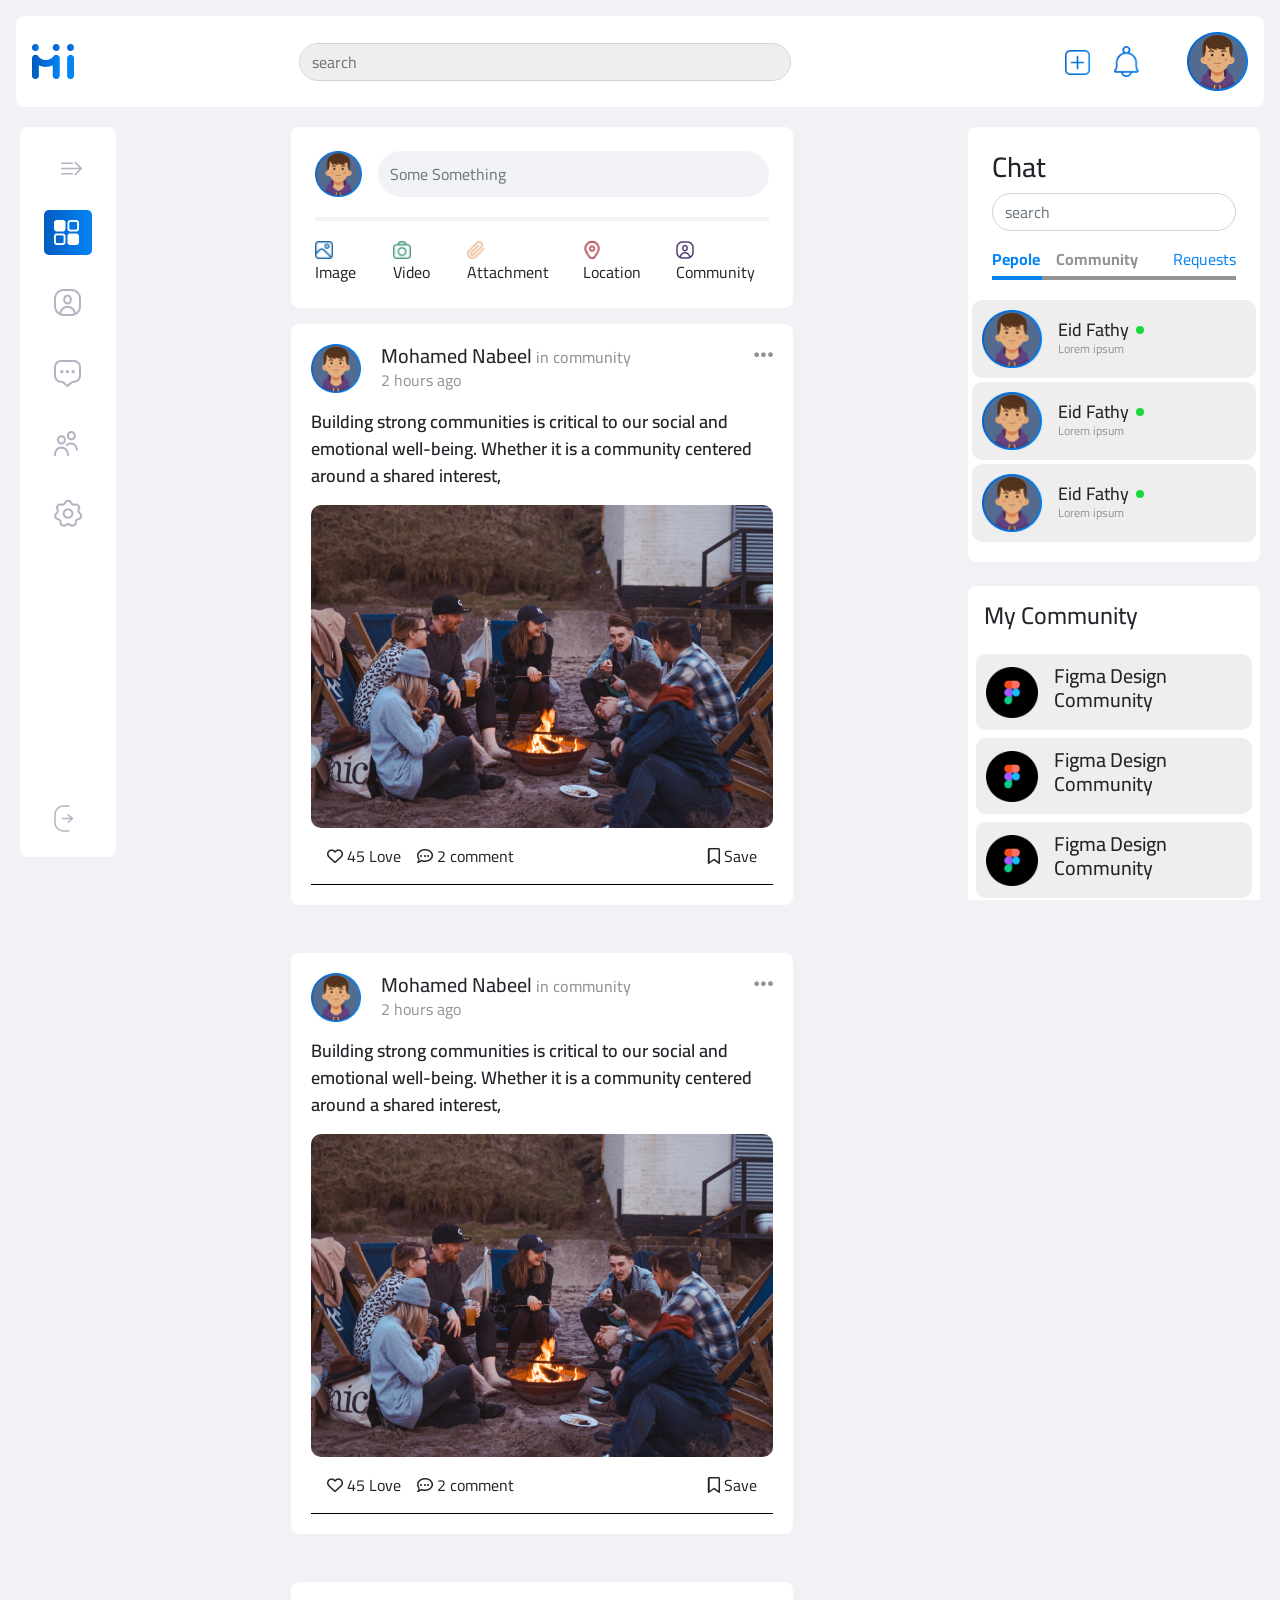
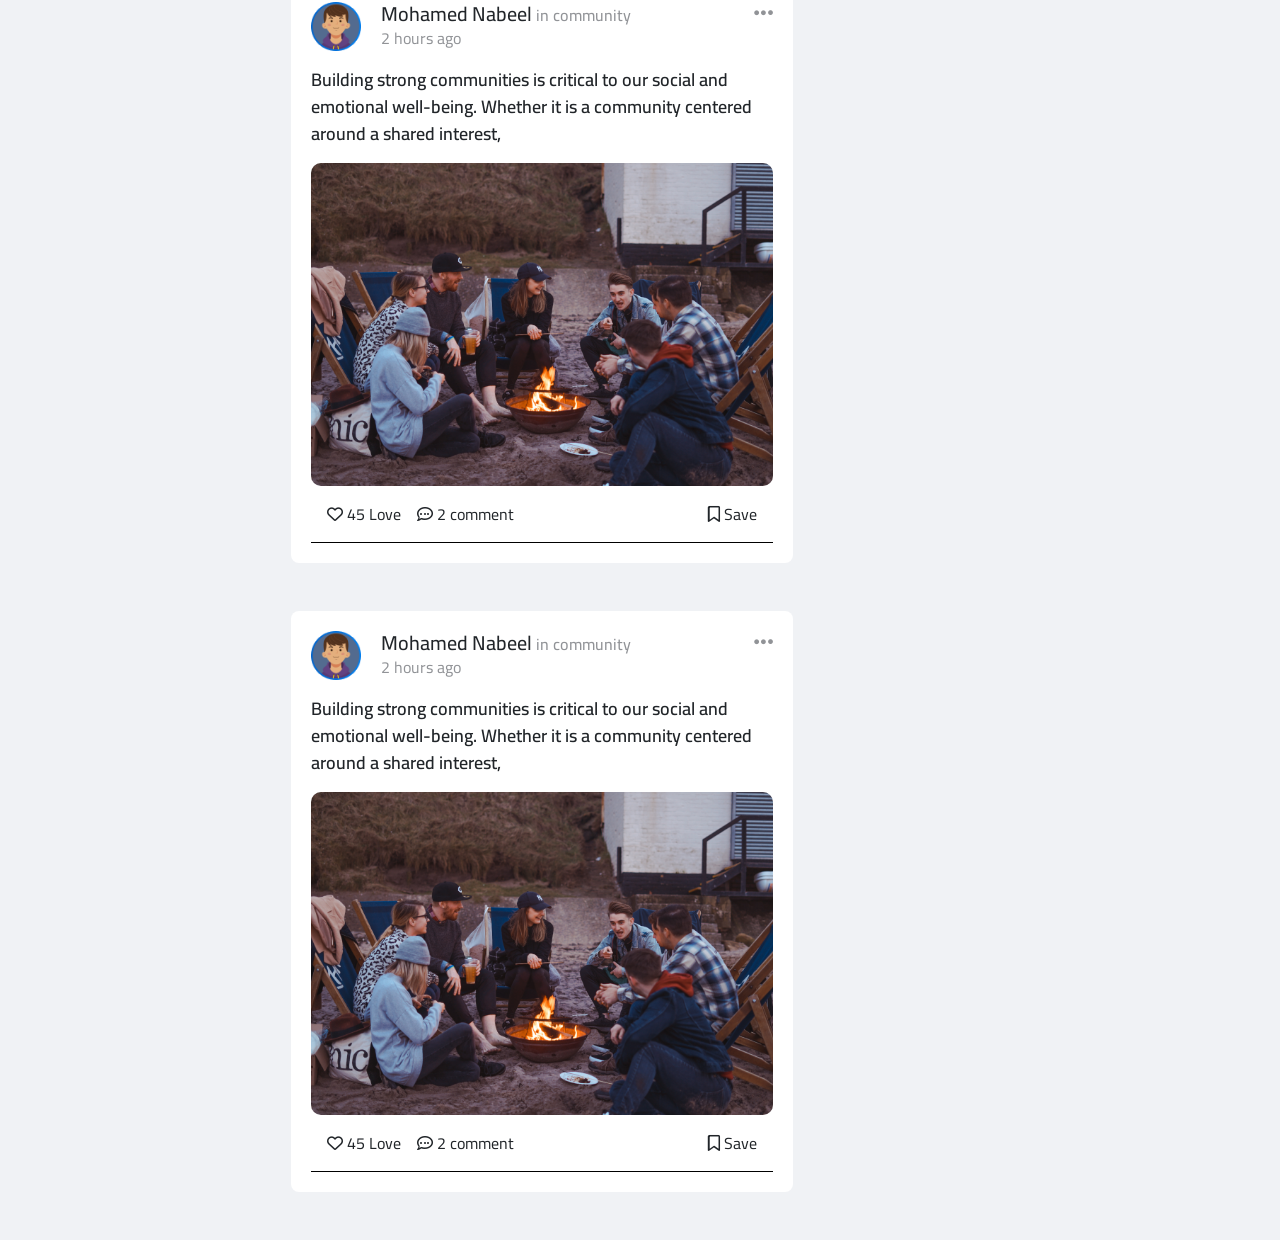
==== commit d42fd5ca: "fix issues" ====
--- a/home.html
+++ b/home.html
@@ -16,41 +16,54 @@
 <body>
 
     <nav class="navbar ">
-        <div class="container-fluid d-flex align-items-center bg-white my-2 mx-3 rounded-3 p-3">
-            <div class="nav-brand">
-                <img src="./assets/img/HI LOGO 1.png" alt="Logo mi community">
-            </div>
-            <div class="search">
-                <input type="search" class="form-control rounded-pill" id="SearchNav" placeholder="search">
-            </div>
-            <div class="profile-info d-flex gap-5 align-items-center">
-                <ul class="d-flex gap-4 align-items-center position-relative">
-                    <li><img src="./assets/img/Add.png" alt="" class="img-fluid"></li>
-                    <li class="notifi" id="notifi">
-                        <div class="img d-flex align-items-center gap-2">
-                            <img src="./assets/img/notifiction.png" alt="" class="img-fluid">
-                            <h3 class="fs-6 m-0 p-0">Notifictions</h3>
-                        </div>
-                    </li>
-                    <div class="notifi_wrapper">
-                        <div class="setting d-flex justify-content-between mb-3">
-                            <p class="p-0 m-0">new</p>
-                            <a href="#">read All</a>
-                        </div>
-                        <div class="notifiBox d-flex gap-3 align-items-center">
-                            <div class="img"><img src="./assets/img/Group 2984.png" alt="" class="img-fluid"></div>
-                            <div class="info">
-                                <h4>Youssif Elhelaly, <span>added 26 new photos</span></h4>
-                                <p>14 min</p>
-                            </div>
-
+        <div class="container-fluid bg-white my-2 mx-3 rounded-3 p-3">
+            <div class="row align-items-center justify-content-between">
+                <div class="col-md-2 special" id="specialNav">
+                    <div class="nav-brand">
+                        <img src="./assets/img/HI LOGO 1.png" alt="Logo mi community">
+                    </div>
+                </div>
+                <div class="col-md-5">
+
+                    <div class="search">
+                        <input type="search" class="form-control rounded-pill" id="SearchNav" placeholder="search">
+                    </div>
+                </div>
+                <div class="col-md-3">
+
+                    <div class="profile-info d-flex gap-5 justify-content-end align-items-center">
+                        <ul class="d-flex gap-4 align-items-center position-relative">
+                            <li><img src="./assets/img/Add.png" alt="" class="img-fluid"></li>
+                            <li class="notifi" id="notifi">
+                                <div class="img d-flex align-items-center gap-2">
+                                    <img src="./assets/img/notifiction.png" alt="" class="img-fluid">
+                                    <h3 class="fs-6 m-0 p-0">Notifictions</h3>
+                                </div>
+                            </li>
+                            <div class="notifi_wrapper">
+                                <div class="setting d-flex justify-content-between mb-3">
+                                    <p class="p-0 m-0">new</p>
+                                    <a href="#">read All</a>
+                                </div>
+                                <div class="notifiBox d-flex gap-3 align-items-center">
+                                    <div class="img"><img src="./assets/img/Group 2984.png" alt="" class="img-fluid">
+                                    </div>
+                                    <div class="info">
+                                        <h4>Youssif Elhelaly, <span>added 26 new photos</span></h4>
+                                        <p>14 min</p>
+                                    </div>
+
+                                </div>
+                            </div>
+                        </ul>
+                        <div class="profileIMG">
+                            <img src="./assets/img/Group 2984.png" alt="profile photo">
                         </div>
                     </div>
-                </ul>
-                <div class="profileIMG">
-                    <img src="./assets/img/Group 2984.png" alt="profile photo">
                 </div>
+
             </div>
+
         </div>
     </nav>
 
@@ -64,19 +77,26 @@
                             <h3>Hi Community</h3>
                             <img src="./assets/img/arrow-right-svgrepo-com 1.png" alt="menu icon">
                         </div>
-                        <ul class="d-flex flex-column gap-4">
-                            <li><a class="leftSideOption active" href="#"><img src="./assets/img/Vector.png" alt="">
-                                    <span>Home</span></a></li>
-                            <li><a href="#" class="leftSideOption"><img src="./assets/img/Icon.png"
-                                        alt=""><span>Profile</span></a></li>
-                            <li><a href="#" class="leftSideOption"><img src="./assets/img/chat.png"
-                                        alt=""><span>Chat</span></a></li>
-                            <li><a href="#" class="leftSideOption"><img src="./assets/img/community.png"
-                                        alt=""><span>Community</span></a>
-                            </li>
-                            <li><a href="#" class="leftSideOption"><img src="./assets/img/setting.png"
-                                        alt="">Setting</a></li>
-                            <li><a href="#" class="leftSideOption"><img src="./assets/img/logOut.png" alt=""></a></li>
+                        <ul class="d-flex flex-column justify-content-between">
+                            <div class="upper d-flex flex-column gap-4">
+
+                                <li><a class="leftSideOption active" href="#"><img src="./assets/img/Vector.png" alt="">
+                                        <span>Home</span></a></li>
+                                <li><a href="#" class="leftSideOption"><img src="./assets/img/Icon.png"
+                                            alt=""><span>Profile</span></a></li>
+                                <li><a href="#" class="leftSideOption"><img src="./assets/img/chat.png"
+                                            alt=""><span>Chat</span></a></li>
+                                <li><a href="#" class="leftSideOption"><img src="./assets/img/community.png"
+                                            alt=""><span>Community</span></a>
+                                </li>
+                                <li><a href="#" class="leftSideOption"><img src="./assets/img/setting.png"
+                                            alt=""><span>Setting</span></a></li>
+                            </div>
+                            <div class="down">
+                                <li><a href="#" class="leftSideOption"><img src="./assets/img/logOut.png"
+                                            alt=""><span>logout</span></a>
+                                </li>
+                            </div>
                         </ul>
                     </div>
                 </div>
--- a/assets/css/style.css
+++ b/assets/css/style.css
@@ -58,10 +58,23 @@
     z-index: 999;
 }
 
+nav.navbar .container-fluid {
+    display: unset;
+}
+
+
+.navbar .special.col-md-2 {
+    width: 120px;
+    transition: 0.3s;
+}
+
+/* .navbar .special.col-md-2 {
+    width: calc(100%/12 *2);
+} */
+
 nav .search input {
     background-color: #eee;
-    width: calc(100vw / 12 * 5);
-    transform: translateX(-60px);
+    width: 100%;
     transition: 0.3s;
 }
 
@@ -221,13 +234,14 @@
     overflow: hidden;
     z-index: 1;
     display: flex;
-    gap: 15px;
+    gap: 18px;
     color: white;
 }
 
 .home .leftSide ul .leftSideOption span {
-    opacity: 0;
-    transition: 0.3s;
+    /* opacity: 0;
+    transition: 0.3s; */
+    color: #919397;
 }
 
 .home .special.col-md-2:hover ul .leftSideOption span {
@@ -249,6 +263,15 @@
 .home .leftSide ul .leftSideOption.active::before {
     opacity: 1;
 
+}
+
+.home .leftSide ul {
+    height: calc(100% - 50px);
+}
+
+.home .leftSide ul .leftSideOption:hover span,
+.home .leftSide ul .leftSideOption.active span {
+    color: white;
 }
 
 .home .leftSide ul .leftSideOptions img {
